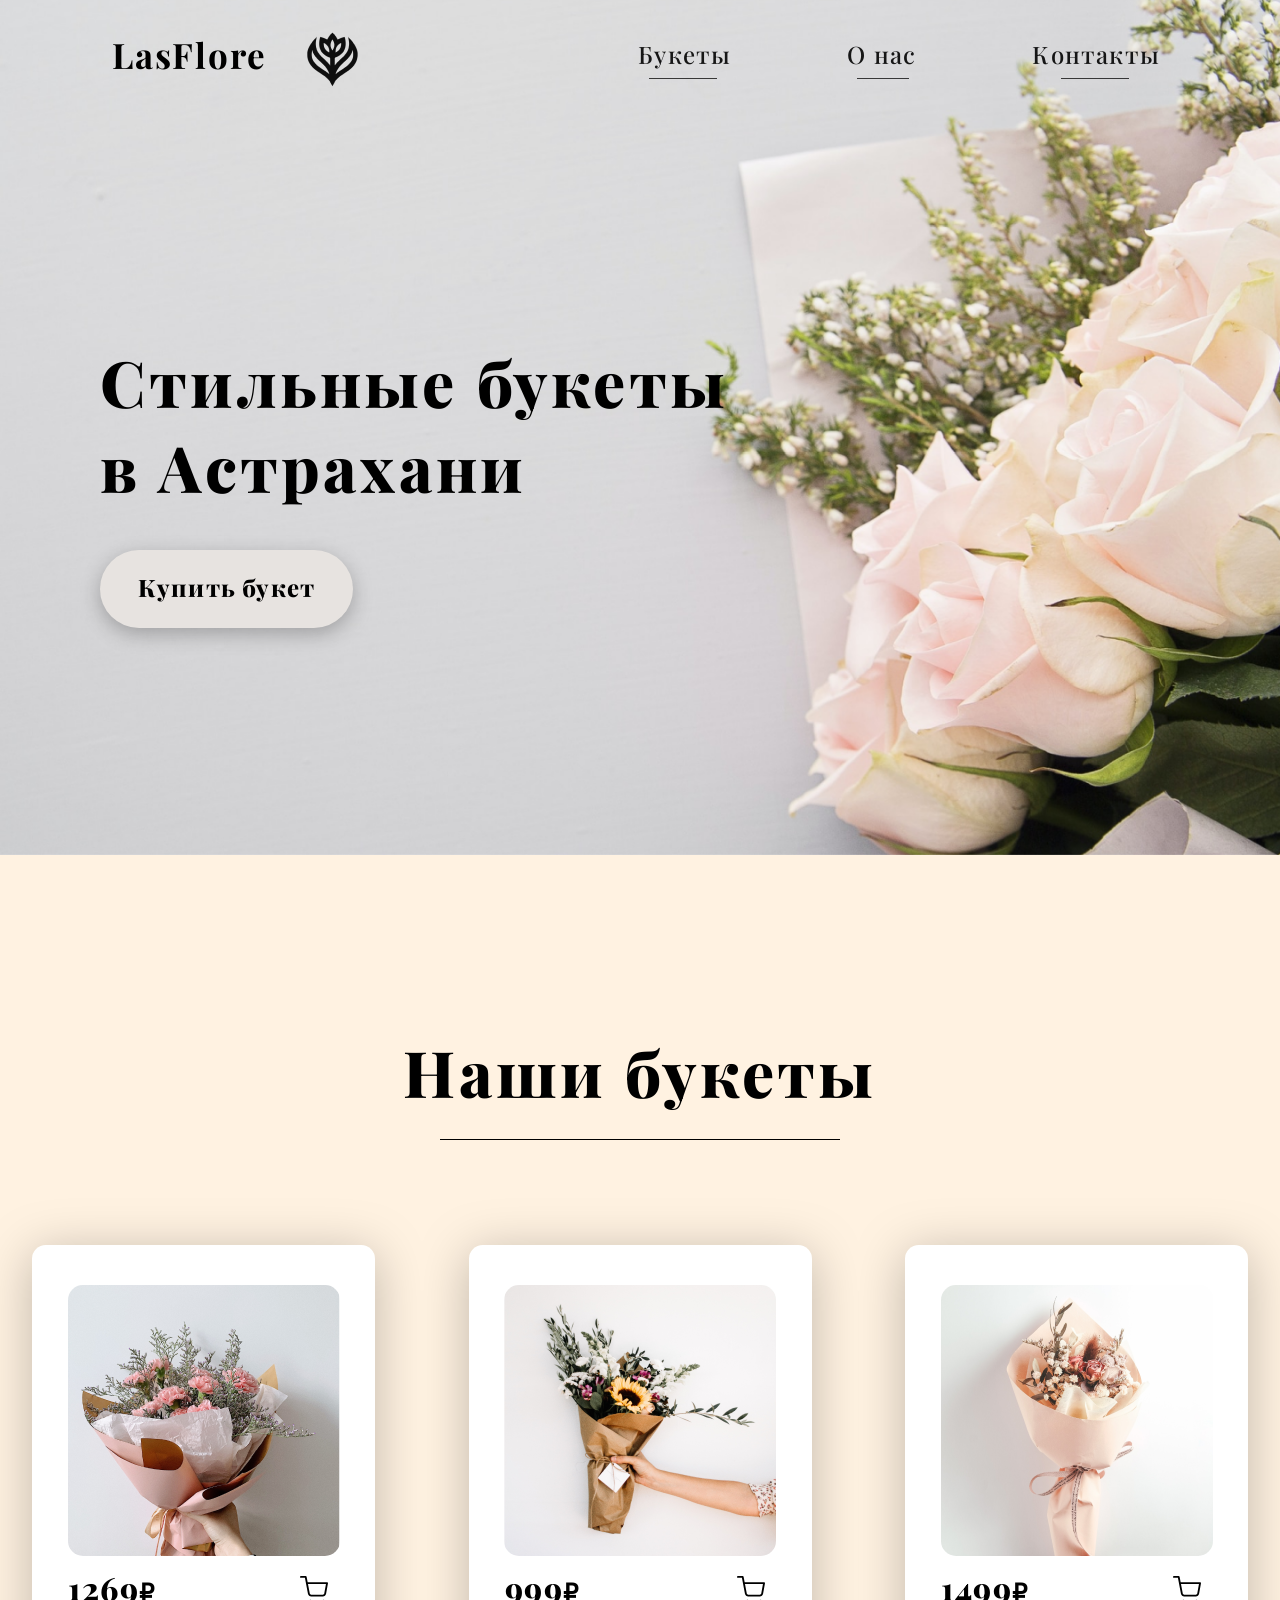
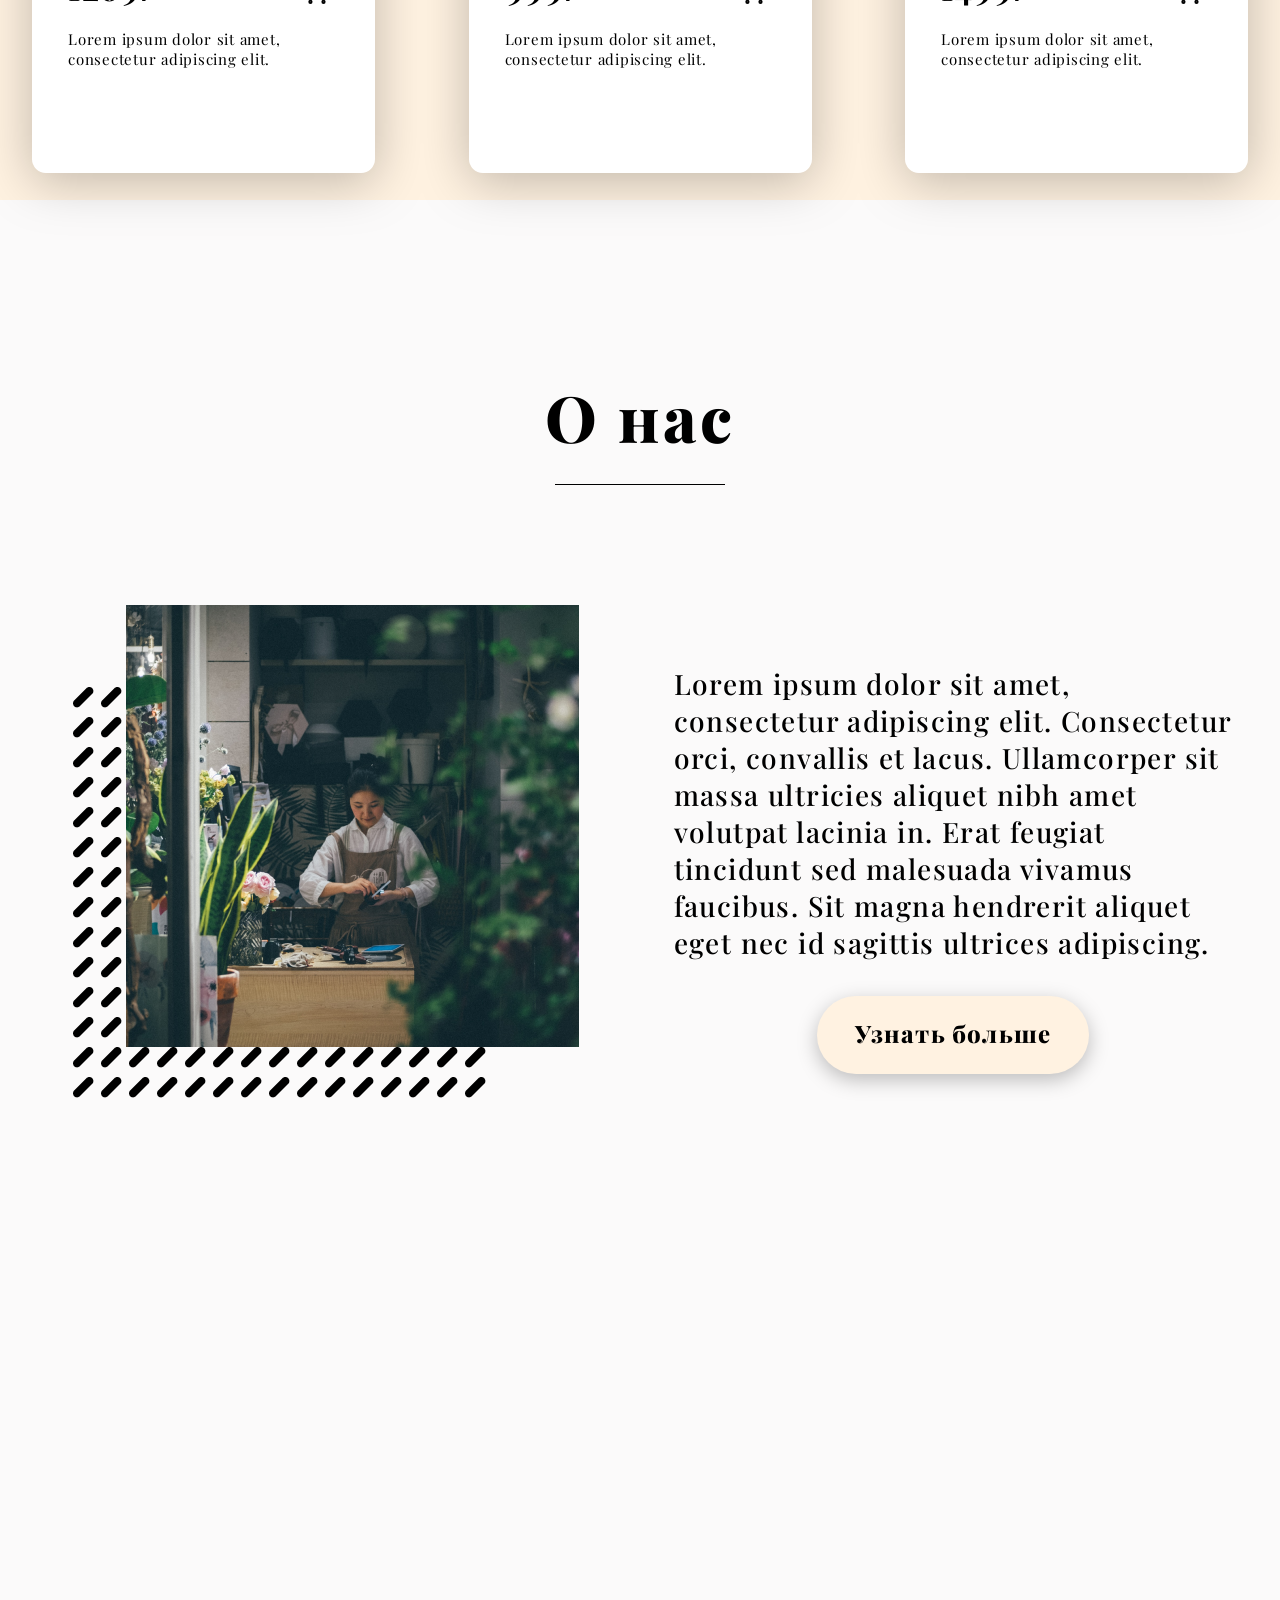
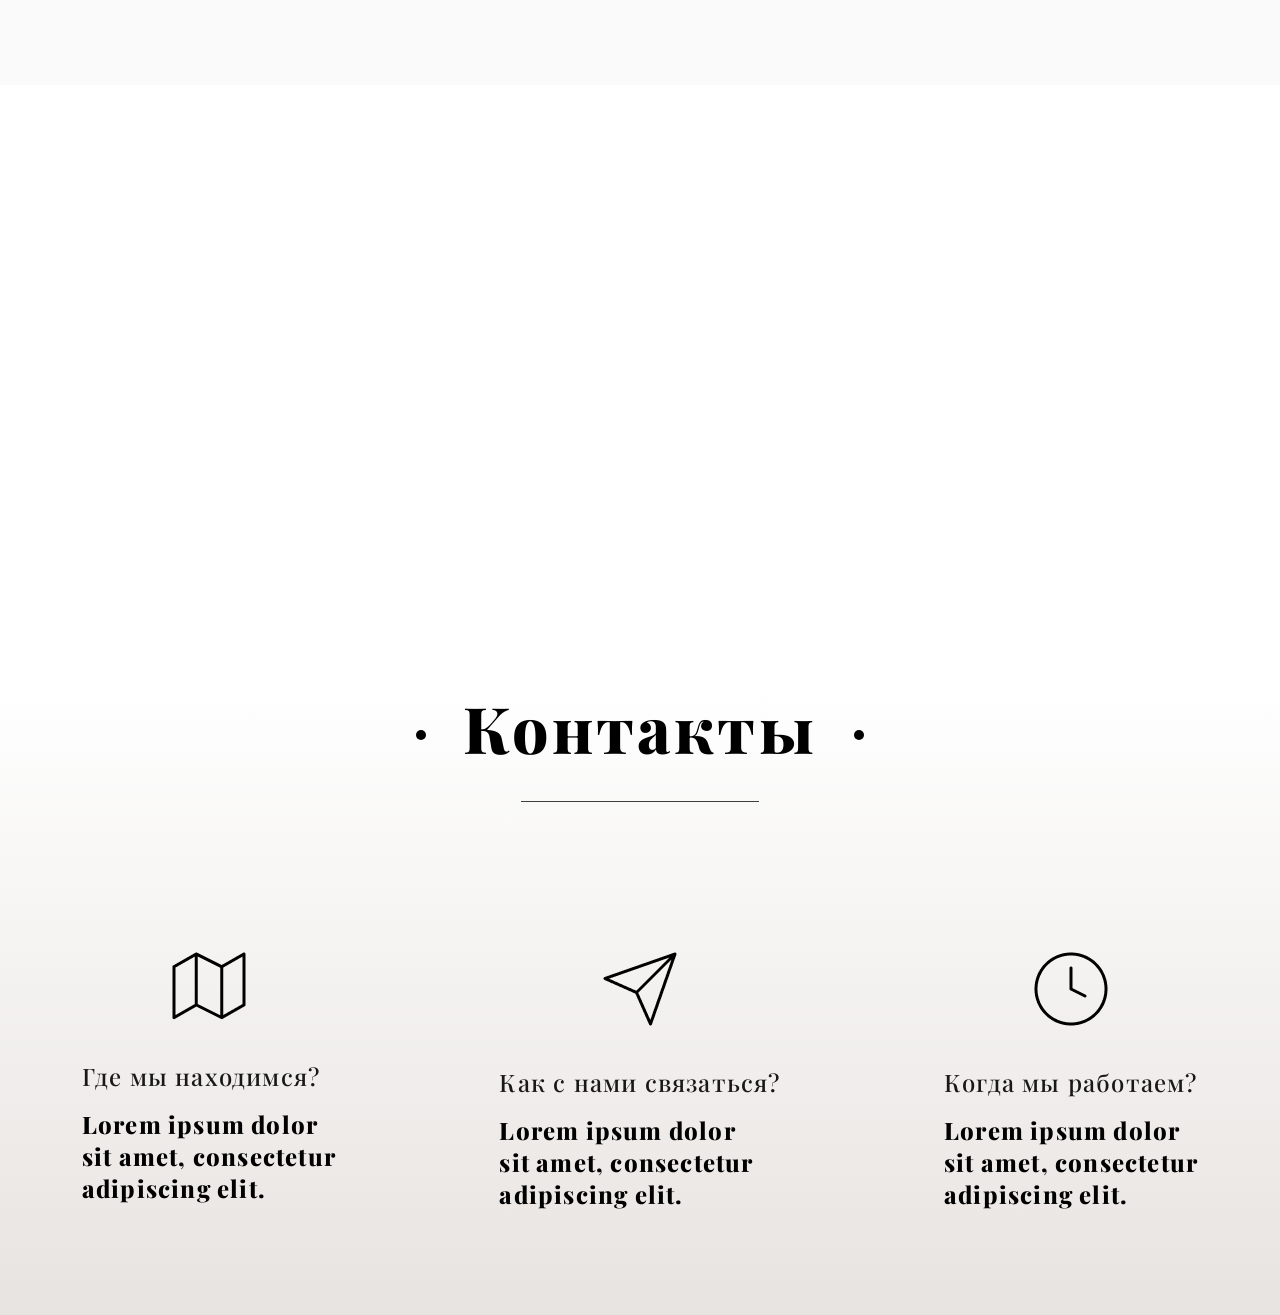
==== index.html @ f340dbe2 "roll" ====
<!DOCTYPE html>
<html lang="en">
<head>
    <meta charset="UTF-8">
    <meta http-equiv="X-UA-Compatible" content="IE=edge">
    <meta name="viewport" content="width=device-width, initial-scale=1.0">
    <link href="https://cdn.jsdelivr.net/npm/bootstrap@5.1.3/dist/css/bootstrap.min.css" rel="stylesheet" integrity="sha384-1BmE4kWBq78iYhFldvKuhfTAU6auU8tT94WrHftjDbrCEXSU1oBoqyl2QvZ6jIW3" crossorigin="anonymous">
    <script src="https://cdn.jsdelivr.net/npm/@popperjs/core@2.10.2/dist/umd/popper.min.js" integrity="sha384-7+zCNj/IqJ95wo16oMtfsKbZ9ccEh31eOz1HGyDuCQ6wgnyJNSYdrPa03rtR1zdB" crossorigin="anonymous"></script>
    <script src="https://cdn.jsdelivr.net/npm/bootstrap@5.1.3/dist/js/bootstrap.min.js" integrity="sha384-QJHtvGhmr9XOIpI6YVutG+2QOK9T+ZnN4kzFN1RtK3zEFEIsxhlmWl5/YESvpZ13" crossorigin="anonymous"></script>
    <script src="https://code.jquery.com/jquery-3.6.0.js"></script>
    <link rel="preconnect" href="https://fonts.googleapis.com">
    <link rel="preconnect" href="https://fonts.gstatic.com" crossorigin>
    <link href="https://fonts.googleapis.com/css2?family=Playfair+Display:wght@400;500;600;700;800;900&display=swap" rel="stylesheet">
    <link href="https://unpkg.com/aos@2.3.1/dist/aos.css" rel="stylesheet">
    <script src="https://unpkg.com/aos@2.3.1/dist/aos.js"></script>
    <link rel="stylesheet" href="style.css">
    <title>LasFlore</title>
</head>
<body>
    <div class="main">
          <nav class="navbar navbar-expand-lg navbar-light bg-light" id="navbar-id">
            <div class="container-fluid">
              <a class="navbar-brand" href="#">LasFlore &nbsp; <img src="img/logo.png" alt=""></a>
              <button class="navbar-toggler custom-toggler" type="button" data-bs-toggle="collapse" data-bs-target="#navbarNav" aria-controls="navbarNav" aria-expanded="false" aria-label="Toggle navigation">
                <span class="navbar-toggler-icon"></span>
              </button>
              <div class="collapse navbar-collapse" id="navbarNav">
                <ul class="navbar-nav ms-auto">
                    <li class="nav-item">
                        <a class="nav-link bouqets-link" aria-current="page" href="#our-anchor">Букеты</a>
                        <div class="nav-line line-one"></div>
                    </li>
                    <li class="nav-item">
                        <a class="nav-link" href="#about-anchor">О нас</a>
                        <div class="nav-line line-two"></div>
                    </li>
                    <li class="nav-item">
                        <a class="nav-link" href="#contacts-anchor">Контакты</a>
                        <div class="nav-line line-three"></div>
                    </li>
                </ul>
              </div>
            </div>
          </nav>

          <p class="main-text">Стильные букеты<br>в Астрахани</p>
          <button class="buy-btn">Купить букет</button>
    </div>

    <div class="our" id="our-anchor">
        <p class="our-text">Наши букеты</p>
        <div class="our-line mx-auto"></div>

        <div class="bouqets mx-auto">
            <div class="first-bouqet" data-aos="zoom-in" data-aos-duration="1000">
                <img class="mx-auto d-block" src="img/first-bouqet.png" alt="">
                <div class="first-main-bouqet">
                    <div class="first-bouqet-info">
                        <p class="first-bouqet-price">
                            1269<span class="price">₽</span>
                        </p>
                        <p class="first-bouqet-desc">
                            Lorem ipsum dolor sit amet,<br> consectetur adipiscing elit.
                        </p>
                    </div>
                    <img class="cart" src="img/cart.svg" alt="">
                </div>
            </div>

            <div class="second-bouqet" data-aos="zoom-in" data-aos-duration="1000">
                <img src="img/second-bouqet.png" alt="" class="mx-auto d-block">
                <div class="second-main-bouqet">
                    <div class="second-bouqet-info">
                        <p class="second-bouqet-price">
                            999<span class="price">₽</span>
                        </p>
                        <p class="second-bouqet-desc">
                            Lorem ipsum dolor sit amet,<br> consectetur adipiscing elit.
                        </p>
                    </div>
                    <img src="img/cart.svg" alt="" class="cart">
                </div>
            </div>

            <div class="third-bouqet" data-aos="zoom-in" data-aos-duration="1000">
                <img src="img/third-bouqet.png" alt="" class="mx-auto d-block">
                <div class="third-main-bouqet">
                    <div class="third-bouqet-info">
                        <p class="third-bouqet-price">
                            1499<span class="price">₽</span>
                        </p>
                        <p class="third-bouqet-desc">
                            Lorem ipsum dolor sit amet,<br> consectetur adipiscing elit.
                        </p>
                    </div>
                    <img src="img/cart.svg" alt="" class="cart">
                </div>
            </div>
        </div>
    </div>

    <div class="about" id="about-anchor">
        <p class="about-main-text">О нас</p>
        <div class="about-line mx-auto"></div>

        <div class="about-main" data-aos="fade-up" data-aos-duration="1000">
            <div class="about-img-class">
                <img src="img/about.png" alt="" class="about-img">
            </div>
            <div class="about-info">
                <p class="about-text">
                    Lorem ipsum dolor sit amet,<br>
                    consectetur adipiscing elit. Consectetur<br>
                    orci, convallis et lacus. Ullamcorper sit<br>
                    massa ultricies aliquet nibh amet<br>
                    volutpat lacinia in. Erat feugiat<br>
                    tincidunt sed malesuada vivamus<br>
                    faucibus. Sit magna hendrerit aliquet<br>
                    eget nec id sagittis ultrices adipiscing.
                </p>
                <button class="more-btn d-block mx-auto">Узнать больше</button>
            </div>
        </div>
    </div>

    <div class="contacts" id="contacts-anchor">
        <div class="contacts-main-text">
            <span><div class="point"></div></span><p>Контакты</p><span><div class="point"></div></span>
        </div>
        <div class="contacts-line mx-auto"></div>

        <div class="contacts-main">
            <div class="first-contact">
                <img class="d-block mx-auto" src="img/first-contact.png" alt="">
                <p class="first-contact-text">Где мы находимся?</p>
                <p class="first-contact-info">
                    Lorem ipsum dolor<br>
                    sit amet, consectetur<br>
                    adipiscing elit.
                </p>
            </div>

            <div class="second-contact">
                <img src="img/second-contact.png" alt="" class="d-block mx-auto">
                <p class="second-contact-text">Как с нами связаться?</p>
                <p class="second-contact-info">
                    Lorem ipsum dolor<br>
                    sit amet, consectetur<br>
                    adipiscing elit.
                </p>
            </div>

            <div class="third-contact">
                <img src="img/third-contact.png" alt="" class="d-block mx-auto">
                <p class="third-contact-text">Когда мы работаем?</p>
                <p class="third-contact-info">
                    Lorem ipsum dolor<br>
                    sit amet, consectetur<br>
                    adipiscing elit.
                </p>
            </div>
        </div>
    </div>
    


    <script>
        AOS.init();
      </script>
</body>
<script src="core.js"></script>
</html>
---- style.css ----
* {
    box-sizing: border-box;
}

html,
body {
    overflow-x: hidden;
}

.main {
    width: 100%;
    height: 95vh;
    background: url(img/main-bg.png);
    background-position: center;
    background-size: cover;
    background-repeat: no-repeat;
    
}

.navbar {
    background: transparent !important;
}

.navbar-brand {
    font-family: 'Playfair Display', sans-serif;
    font-weight: 700;
    font-size: 35px;
    line-height: 47px;
    letter-spacing: 0.05em;
    color: #000000;
    margin-left: 100px;
    margin-top: 10px;
}

.navbar-nav {
    margin-right: 200px;
}

.nav-item {
    margin-right: 100px;
    display: flex;
    flex-direction: column;
    justify-content: center;
    align-items: center;
}

.nav-link {
    font-family: 'Playfair Display';
    font-weight: 500;
    font-size: 24px;
    line-height: 32px;
    letter-spacing: 0.05em;
    color: rgba(0, 0, 0, 0.9) !important;
}

.nav-line {
    width: 68px;
    height: 1.5px;
    background-color: #000000be;
    margin-right: 3px;
}

.line-two {
    width: 52px !important;
    margin-right: 0px !important;
    margin-left: 2px;
}

.main-text {
    font-family: 'Playfair Display';
    font-weight: 800;
    font-size: 64px;
    line-height: 85px;
    letter-spacing: 0.05em;
    color: #000000;
    margin-left: 100px;
    margin-top: 230px;
}

.buy-btn {
    width: 253px;
    height: 78px;
    background: #E7E3E0;
    box-shadow: 0px 6px 20px rgba(0, 0, 0, 0.25);
    border-radius: 100px;
    border: none;
    font-family: 'Playfair Display';
    font-weight: 800;
    font-size: 24px;
    line-height: 32px;
    letter-spacing: 0.05em;
    color: #000000;
    margin-left: 100px;
    margin-top: 25px;
    padding-bottom: 5px;
    transition-duration: 0.75s;
}

.buy-btn:hover {
    transition-duration: 0.75s;
    background-color: #000;
    color: #E7E3E0;
}

@media (max-width: 1500px) {
    .navbar-nav {
        margin-right: 100px;
    }
}

@media (max-width: 1300px) {
    .navbar-nav {
        margin-right: 0;
    }
}

@media (max-width: 1097px) {
    .navbar-brand {
        margin-left: 50px;
    }

    .navbar-nav {
        margin-right: -50px;
    }
}


.custom-toggler.navbar-toggler {
    border-color: black;
    border: 2px solid black !important;
    margin-right: 70px;
} 

.custom-toggler .navbar-toggler-icon {
    background-image: url("data:image/svg+xml;charset=utf8,%3Csvg viewBox='0 0 32 32' xmlns='http://www.w3.org/2000/svg'%3E%3Cpath stroke='black' stroke-width='2' stroke-linecap='round' stroke-miterlimit='10' d='M4 8h24M4 16h24M4 24h24'/%3E%3C/svg%3E");
}

@media (max-width: 992px) {
    .main {
        height: 100vh;
    }

    .nav-item {
        margin-right: 0;
    }

    .line-two,
    .line-three {
        height: 2px;
    }

    .main-text {
        margin-left: 0;
        text-align: center;
        margin-top: 200px;
    }

    .buy-btn {
        display: block;
        margin-right: auto !important;
        margin-left: auto !important;
    }
}

@media (max-width: 620px) {
    .navbar-toggler {
        margin-top: 5px;
        margin-right: 20px !important;
    }

    .navbar-brand {
        margin-left: 20px;
    }

    .navbar-nav {
        margin-left: -20px !important;
    }
}

@media (max-width: 410px) {
    .navbar-toggler {
        margin-right: 10px !important;
    }

    .navbar-brand {
        margin-left: 0;
    }

    .navbar-brand img {
        margin-left: -30px;
    }
}

@media (max-width: 374px) {
    .main-text {
        font-size: 56px;
    }

}

@media (max-width: 334px) {
    .navbar-brand {
        display: block;
        margin-right: auto !important;
        margin-left: auto !important;
    }
}

.main {
    -webkit-animation-name: fadeIn;
    animation-name: fadeIn;
    -webkit-animation-duration: 1s;
    animation-duration: 1s;
    -webkit-animation-fill-mode: both;
    animation-fill-mode: both;
    }
    @-webkit-keyframes fadeIn {
    0% {opacity: 0;}
    100% {opacity: 1;}
    }
    @keyframes fadeIn {
    0% {opacity: 0;}
    100% {opacity: 1;}
} 

.buy-btn {
    -webkit-animation-name: zoomIn !important;
    animation-name: zoomIn;
    -webkit-animation-duration: 1.5s !important;
    animation-duration: 1.5s;
    -webkit-animation-fill-mode: both !important; 
    animation-fill-mode: both;
    }
    @-webkit-keyframes zoomIn {
    0% {
    opacity: 0;
    -webkit-transform: scale3d(.2, .2, .2);
    transform: scale3d(.2, .2, .2);
    }
    50% {
    opacity: 1;
    }
    }
    @keyframes zoomIn {
    0% {
    opacity: 0;
    -webkit-transform: scale3d(.2, .2, .2);
    transform: scale3d(.2, .2, .2);
    }
    50% {
    opacity: 1;
    }
} 

.main-text {
    -webkit-animation-name: slideInLeft;
    animation-name: slideInLeft;
    -webkit-animation-duration: 1.5s;
    animation-duration: 1.5s;
    -webkit-animation-fill-mode: both;
    animation-fill-mode: both;
    }
    @-webkit-keyframes slideInLeft {
    0% {
    -webkit-transform: translateX(-100%);
    transform: translateX(-100%);
    visibility: visible;
    }
    100% {
    -webkit-transform: translateX(0);
    transform: translateX(0);
    }
    }
    @keyframes slideInLeft {
    0% {
    -webkit-transform: translateX(-100%);
    transform: translateX(-100%);
    visibility: visible;
    }
    100% {
    -webkit-transform: translateX(0);
    transform: translateX(0);
    }
} 

.navbar {
    -webkit-animation-name: slideInDown;
    animation-name: slideInDown;
    -webkit-animation-duration: 1.5s;
    animation-duration: 1.5s;
    -webkit-animation-fill-mode: both;
    animation-fill-mode: both;
    }
    @-webkit-keyframes slideInDown {
    0% {
    -webkit-transform: translateY(-100%);
    transform: translateY(-100%);
    visibility: visible;
    }
    100% {
    -webkit-transform: translateY(0);
    transform: translateY(0);
    }
    }
    @keyframes slideInDown {
    0% {
    -webkit-transform: translateY(-100%);
    transform: translateY(-100%);
    visibility: visible;
    }
    100% {
    -webkit-transform: translateY(0);
    transform: translateY(0);
    }
} 

.our {
    width: 100%;
    height: 105vh;
    background-color: #FFF2E1;
}

.our-text {
    font-family: 'Playfair Display';
    font-weight: 800;
    font-size: 64px;
    line-height: 85px;
    letter-spacing: 0.05em;
    color: #000000;
    padding-top: 174px;
    text-align: center;
}

.our-line {
    width: 400px;
    height: 1px;
    background-color: #000;
    margin-top: 25px;
}

.bouqets {
    display: flex;
    flex-direction: row;
    width: 85%;
    height: 530px;
    padding-top: 105px;
    justify-content: space-evenly;
}

.first-bouqet,
.second-bouqet,
.third-bouqet {
    width: 343px;
    height: 528px;
    background: #FFFFFF;
    border-radius: 14px;
    filter: drop-shadow(0px 8px 25px rgba(0, 0, 0, 0.25));
}

.first-main-bouqet,
.second-main-bouqet,
.third-main-bouqet {
    display: flex;
    flex-direction: row;
    width: 274px;
    flex-direction: space-between !important;
    margin-left: 36px;
    margin-top: 10px;
}

.first-bouqet-price,
.second-bouqet-price,
.third-bouqet-price {
    font-family: 'Playfair Display';
    font-weight: 800;
    font-size: 32px;
    line-height: 43px;
    letter-spacing: 0.05em;
    color: #000000;
}

.price {
    font-weight: 800;
    font-size: 24px;
}

.first-bouqet-desc,
.second-bouqet-desc,
.third-bouqet-desc {
    font-family: 'Playfair Display';
    font-weight: 400;
    font-size: 15px;
    line-height: 20px;
    letter-spacing: 0.05em;
    color: #000000;
}

.cart {
    width: 28px;
    height: 28px;
    margin-top: 10px !important;
    border-radius: 0 !important;
    margin-left: 20px !important;
    cursor: pointer;
}

.first-bouqet img,
.second-bouqet img,
.third-bouqet img {
    margin-top: 40px;
    border-radius: 15px;
}

@media (max-width: 1280px) {
    .bouqets {
        width: 95%;
        justify-content: space-between;
    }
}

@media (max-width: 1120px) {
    .bouqets {
        flex-direction: column;
    }

    .first-bouqet,
    .second-bouqet,
    .third-bouqet {
        margin-left: auto !important;
        margin-right: auto !important;
        margin-top: 75px;
    }

    .our {
        height: 250vh;
    }
}

@media (max-width: 432px) {
    .our-line {
        width: 80%;
    }
}

@media (max-width: 375px) {
    .first-bouqet,
    .second-bouqet,
    .third-bouqet {
        width: 320px;
    }

    .our {
        height: 260vh;
    }
}

@media (max-width: 337px) {
    .first-bouqet,
    .second-bouqet,
    .third-bouqet {
        width: 310px;
        margin-right: 7px !important; 
    }
}

@media (max-width: 325px) {
    .first-bouqet,
    .second-bouqet,
    .third-bouqet {
        margin-right: 0 !important;
        margin-left: -1.5px !important; 
    }
}


@media (max-width: 320px) {
    .first-bouqet,
    .second-bouqet,
    .third-bouqet {
        margin-right: 0 !important;
        margin-left: -3px !important; 
    }
}

.about {
    width: 100%;
    height: 110vh;
    background-color: #FBFAFA;
    overflow: hidden !important;
}

.about-main-text {
    font-family: 'Playfair Display';
    font-weight: 800;
    font-size: 64px;
    line-height: 85px;
    letter-spacing: 0.05em;
    color: #000000;
    padding-top: 174px;
    text-align: center;
}

.about-line {
    width: 170px;
    height: 1px;
    background-color: #000;
    margin-top: 25px;
}

.about-main {
    display: flex;
    width: 90%;
    flex-direction: row;
    justify-content: space-evenly;
}

.about-img {
    margin-top: 120px;
    margin-left: 225px;
}

.about-text {
    font-family: 'Playfair Display';
    font-style: normal;
    font-weight: 500;
    font-size: 28px;
    line-height: 37px;
    letter-spacing: 0.05em;
    color: #000000;
    text-align: left;
    margin-top: 180px;
}

.more-btn {
    width: 272px;
    height: 78px;
    background: #FFF2E1;
    box-shadow: 0px 6px 20px rgba(0, 0, 0, 0.25);
    border-radius: 100px;
    border: none;
    margin-top: 35px;
    font-family: 'Playfair Display';
    font-weight: 800;
    font-size: 24px;
    line-height: 32px;
    letter-spacing: 0.05em;
    color: #000000;
    padding-bottom: 5px;
    transition-duration: 0.75s;
}

.more-btn:hover {
    transition-duration: 0.75s;
    color: #FFF2E1;
    background-color: #000;
}

@media (max-width: 1600px) {
    .about-main {
        width: 90%;
        justify-content: space-between;
    }
}

@media (max-width: 1600px) {
    .about-main {
        width: 100%;
        justify-content: space-around;
    }
}

@media (max-width: 1345px) {
    .about-img-class {
        margin-left: -200px;
    }

    .about {
        height: 165vh;
    }
}

@media (max-width: 1165px) {
    .about-main {
        flex-direction: column;
    }

    .about-img-class {
        margin-left: auto !important;
        margin-right: auto !important;
    }

    .about-img {
        margin-left: 0;
    }

    .about-text {
        text-align: center;
        margin-top: 50px;
    }
}

@media (max-width: 545px) {
    .about-img {
        max-width: 100%;
        width: 90%;
        margin-left: 20px;
    }

    .about {
        height: 180vh;
    }
}

.contacts {
    width: 100%;
    height: 70vh;
    background: linear-gradient(180deg, rgba(231, 227, 224, 0) 0%, #E7E3E0 100%);
    margin-top: 600px;
}

.point {
    width: 10px;
    height: 10px;
    border-radius: 100%;
    background-color: #000;
}

.contacts-main-text {
    display: flex;
    flex-direction: row;
    justify-content: center;
}

.contacts-main-text p {
    font-family: 'Playfair Display';
    font-weight: 800;
    font-size: 64px;
    line-height: 85px;
    letter-spacing: 0.05em;
    color: #000000;
    height: 100px;
}

.point {
    margin-top: 45px;
    margin-left: 37px;
    margin-right: 37px;
}

.contacts-line {
    width: 238px;
    height: 1.25px;
    background-color: #000000be;
    margin-right: 3px;
}

.contacts-main {
    width: 100%;
    height: 350px;
    display: flex;
    flex-direction: row;
    justify-content: space-around;
    margin-top: 150px;
}

.first-contact-text {
    margin-top: 40px;
    font-family: 'Playfair Display';
    font-weight: 500;
    font-size: 24px;
    line-height: 32px;
    letter-spacing: 0.05em;
    color: rgba(0, 0, 0, 0.9);
}

.first-contact-info {
    font-family: 'Playfair Display';
    font-weight: 800;
    font-size: 24px;
    line-height: 32px;
    letter-spacing: 0.05em;
    color: #000000;
}


.second-contact-text {
    margin-top: 40px;
    font-family: 'Playfair Display';
    font-weight: 500;
    font-size: 24px;
    line-height: 32px;
    letter-spacing: 0.05em;
    color: rgba(0, 0, 0, 0.9);
}

.second-contact-info {
    font-family: 'Playfair Display';
    font-weight: 800;
    font-size: 24px;
    line-height: 32px;
    letter-spacing: 0.05em;
    color: #000000;
}

.third-contact-text {
    margin-top: 40px;
    font-family: 'Playfair Display';
    font-weight: 500;
    font-size: 24px;
    line-height: 32px;
    letter-spacing: 0.05em;
    color: rgba(0, 0, 0, 0.9);
}

.third-contact-info {
    font-family: 'Playfair Display';
    font-weight: 800;
    font-size: 24px;
    line-height: 32px;
    letter-spacing: 0.05em;
    color: #000000;
}

@media (max-width: 955px) {
    .contacts-main {
        flex-direction: column;
    }

    .contacts {
        height: 210vh;
    }

    .first-contact-text,
    .first-contact-info,
    .second-contact-text,
    .second-contact-info,
    .third-contact-text,
    .third-contact-info {
        text-align: center;
    }

    .first-contact {
        margin-top: 500px;
    }

    .second-contact,
    .third-contact {
        margin-top: 75px;
    }
}

@media (max-width: 360px) {
    .contacts-main-text p {
        font-size: 56px;
    }
}
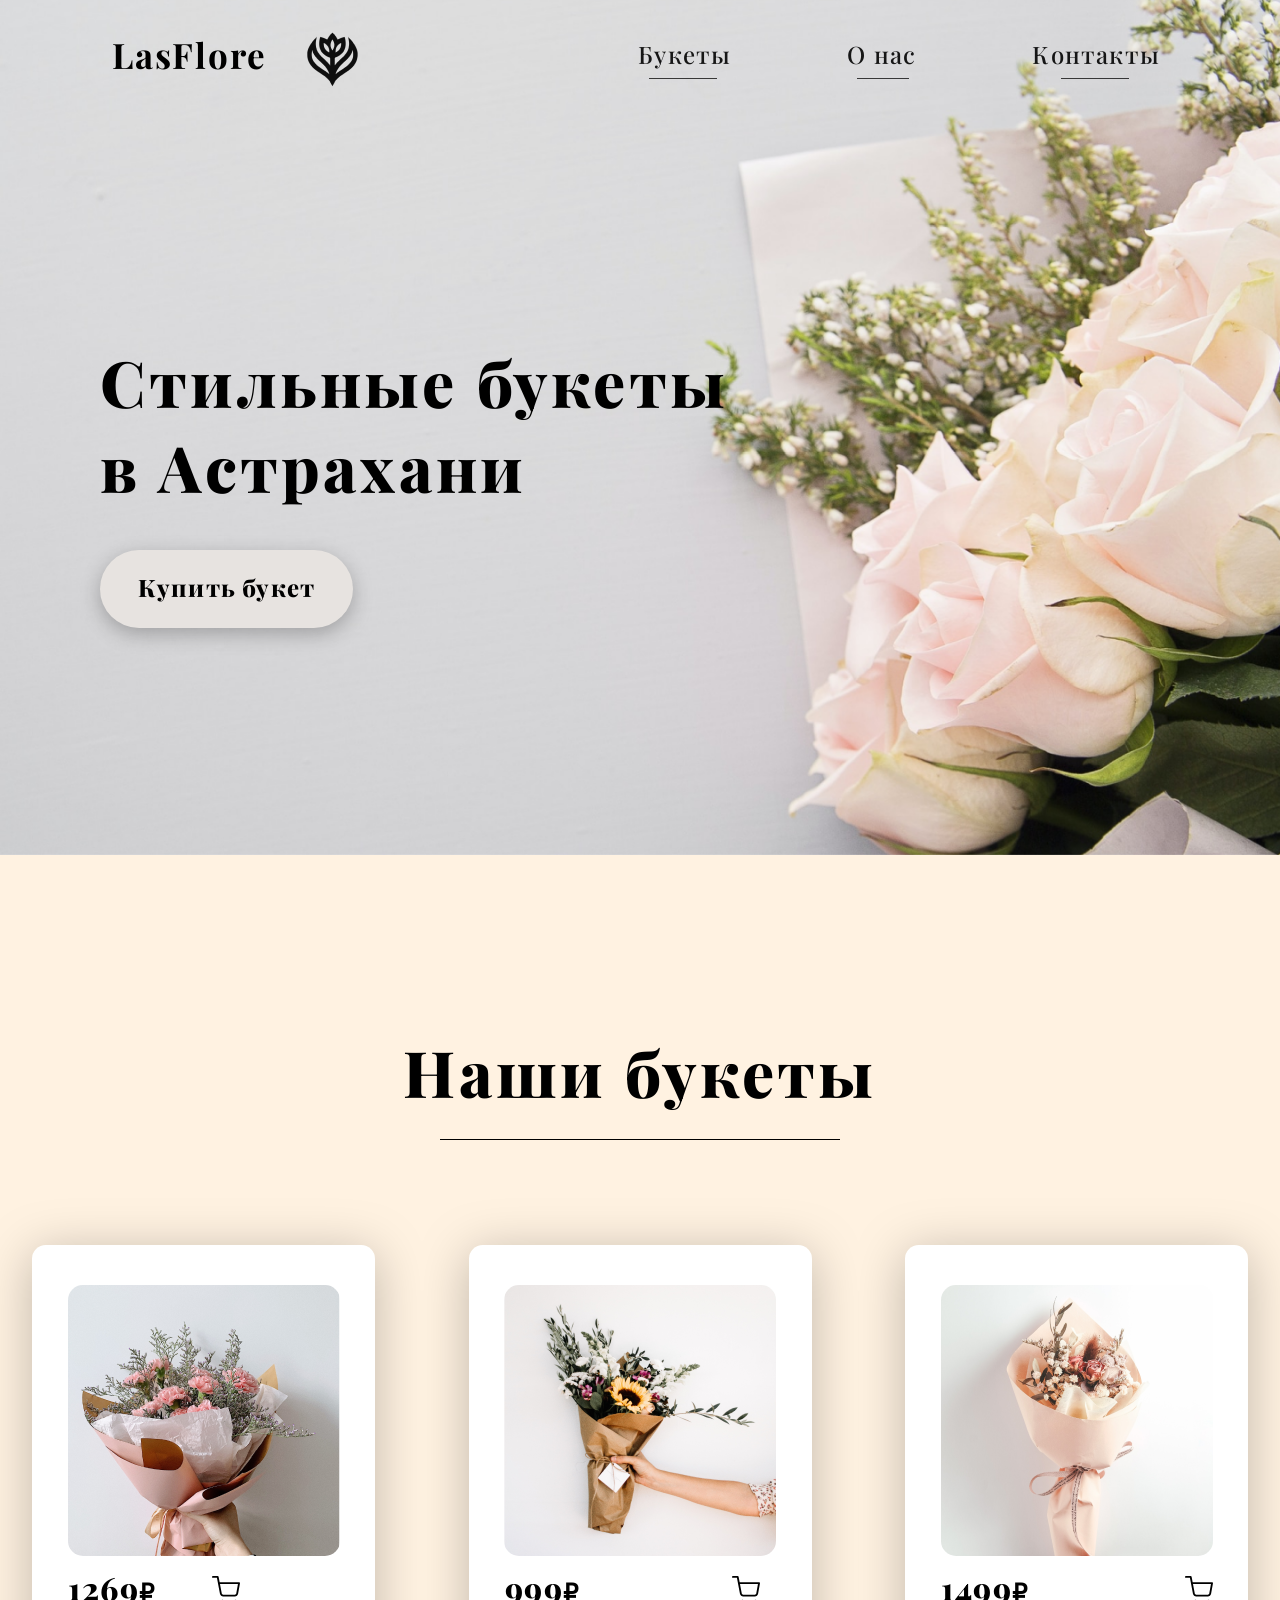
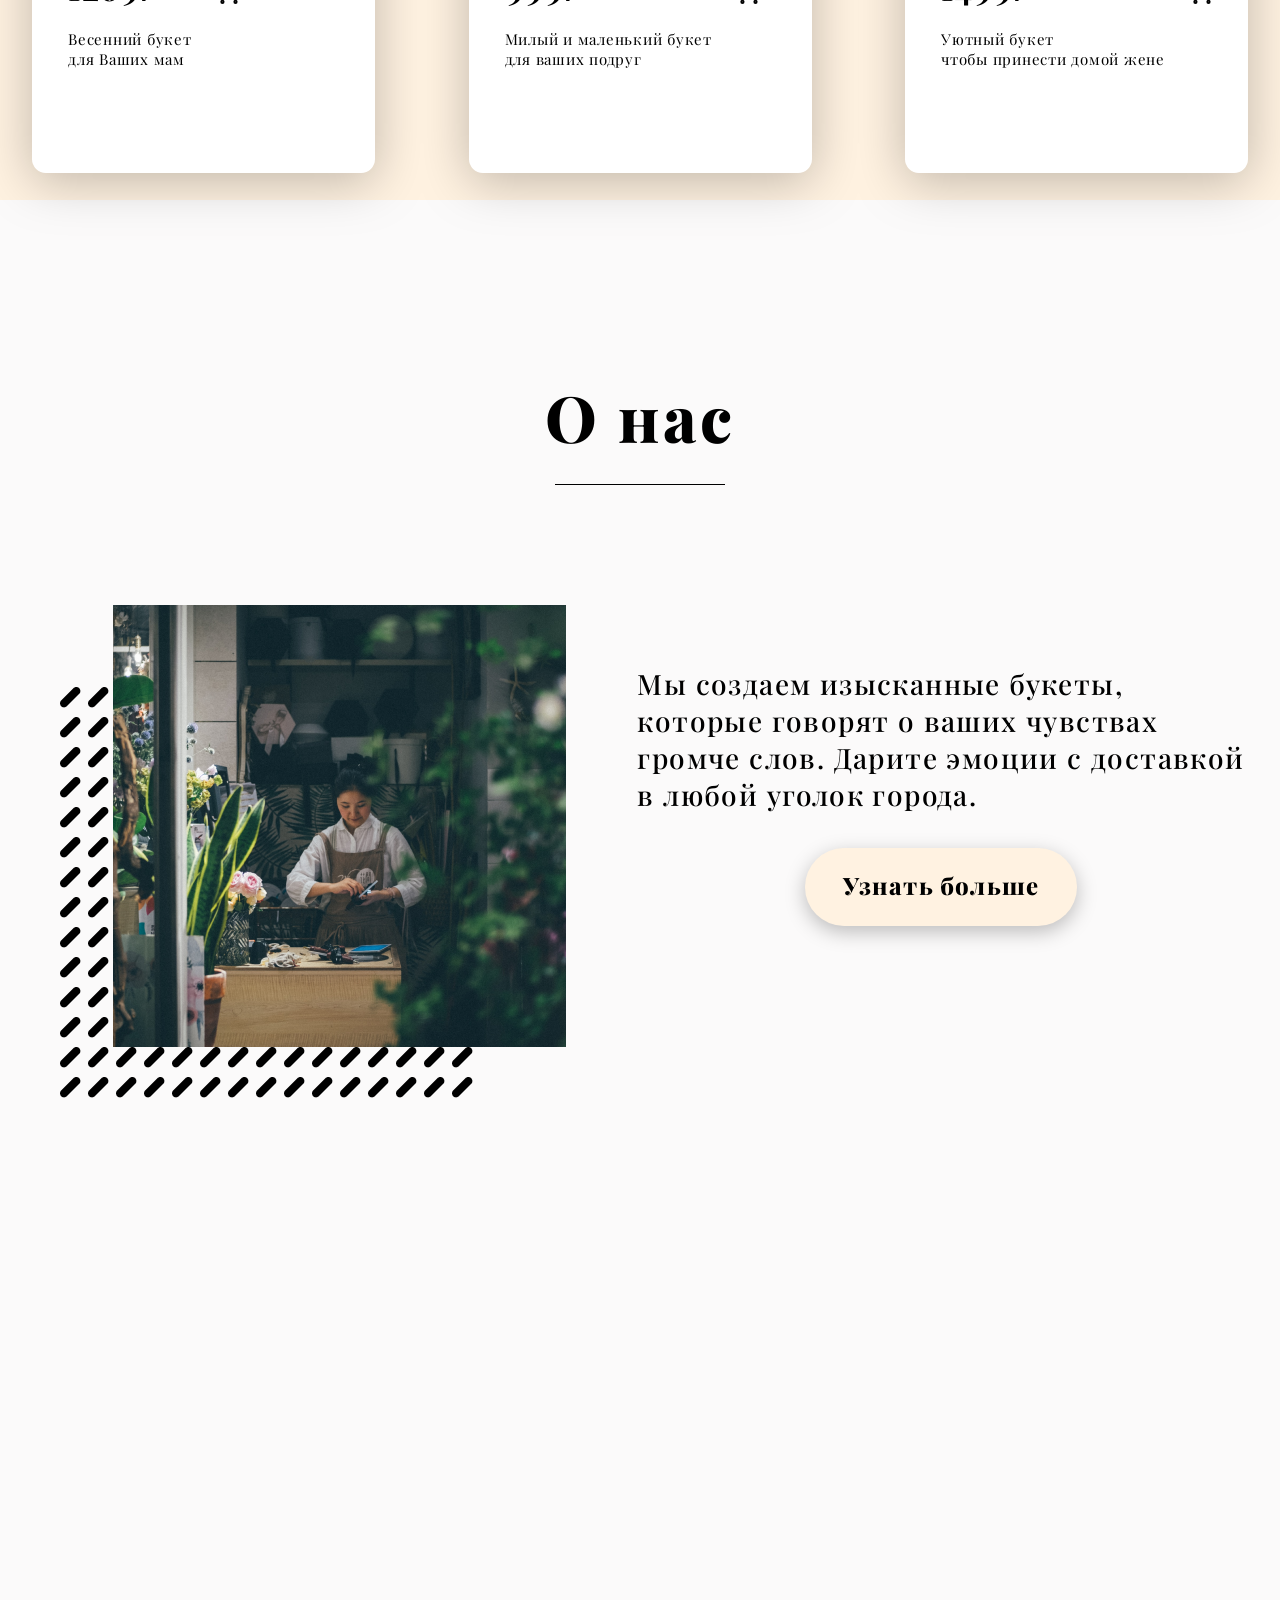
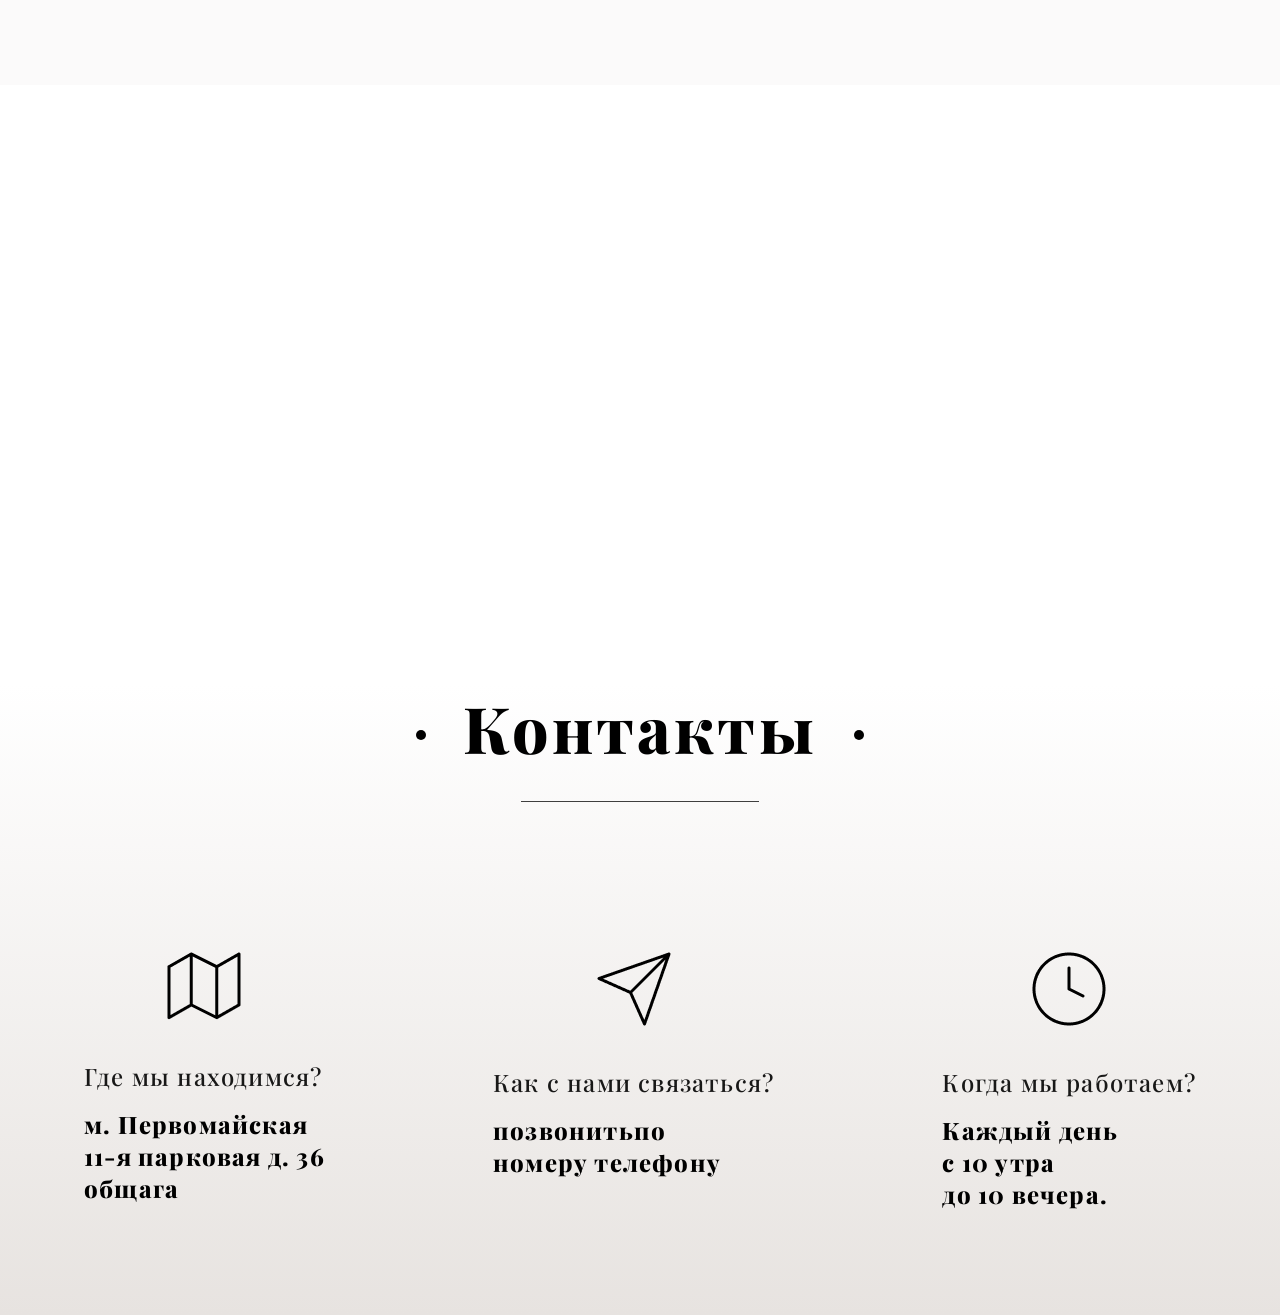
==== commit ea82caa0: "window" ====
--- a/index.html
+++ b/index.html
@@ -60,7 +60,8 @@
                             1269<span class="price">₽</span>
                         </p>
                         <p class="first-bouqet-desc">
-                            Lorem ipsum dolor sit amet,<br> consectetur adipiscing elit.
+                            Весенний букет <br> 
+                            для Ваших мам
                         </p>
                     </div>
                     <img class="cart" src="img/cart.svg" alt="">
@@ -75,7 +76,8 @@
                             999<span class="price">₽</span>
                         </p>
                         <p class="second-bouqet-desc">
-                            Lorem ipsum dolor sit amet,<br> consectetur adipiscing elit.
+                            Милый и маленький букет <br> 
+                            для ваших подруг
                         </p>
                     </div>
                     <img src="img/cart.svg" alt="" class="cart">
@@ -90,7 +92,8 @@
                             1499<span class="price">₽</span>
                         </p>
                         <p class="third-bouqet-desc">
-                            Lorem ipsum dolor sit amet,<br> consectetur adipiscing elit.
+                            Уютный букет <br> 
+                            чтобы принести домой жене
                         </p>
                     </div>
                     <img src="img/cart.svg" alt="" class="cart">
@@ -109,16 +112,12 @@
             </div>
             <div class="about-info">
                 <p class="about-text">
-                    Lorem ipsum dolor sit amet,<br>
-                    consectetur adipiscing elit. Consectetur<br>
-                    orci, convallis et lacus. Ullamcorper sit<br>
-                    massa ultricies aliquet nibh amet<br>
-                    volutpat lacinia in. Erat feugiat<br>
-                    tincidunt sed malesuada vivamus<br>
-                    faucibus. Sit magna hendrerit aliquet<br>
-                    eget nec id sagittis ultrices adipiscing.
-                </p>
-                <button class="more-btn d-block mx-auto">Узнать больше</button>
+                    Мы создаем изысканные букеты, <br>
+                     которые говорят о ваших чувствах <br>
+                      громче слов. Дарите эмоции с доставкой <br>
+                       в любой уголок города.
+                </p>
+                <button class="more-btn d-block mx-auto" data-bs-toggle="modal" data-bs-target="#moreModal">Узнать больше</button>
             </div>
         </div>
     </div>
@@ -134,9 +133,9 @@
                 <img class="d-block mx-auto" src="img/first-contact.png" alt="">
                 <p class="first-contact-text">Где мы находимся?</p>
                 <p class="first-contact-info">
-                    Lorem ipsum dolor<br>
-                    sit amet, consectetur<br>
-                    adipiscing elit.
+                    м. Первомайская<br>
+                    11-я парковая д. 36<br>
+                    общага
                 </p>
             </div>
 
@@ -144,9 +143,8 @@
                 <img src="img/second-contact.png" alt="" class="d-block mx-auto">
                 <p class="second-contact-text">Как с нами связаться?</p>
                 <p class="second-contact-info">
-                    Lorem ipsum dolor<br>
-                    sit amet, consectetur<br>
-                    adipiscing elit.
+                    позвонитьпо<br>
+                    номеру телефону
                 </p>
             </div>
 
@@ -154,9 +152,9 @@
                 <img src="img/third-contact.png" alt="" class="d-block mx-auto">
                 <p class="third-contact-text">Когда мы работаем?</p>
                 <p class="third-contact-info">
-                    Lorem ipsum dolor<br>
-                    sit amet, consectetur<br>
-                    adipiscing elit.
+                    Каждый день <br>
+                    с 10 утра <br>
+                    до 10 вечера.
                 </p>
             </div>
         </div>
@@ -166,7 +164,47 @@
 
     <script>
         AOS.init();
-      </script>
+    </script>
+
+
+    <div class="modal fade" id="moreModal" tabindex="-1" aria-labelledby="moreModalLabel" aria-hidden="true">
+        <div class="modal-dialog modal-dialog-centered">
+            <div class="modal-content">
+                <div class="modal-header">
+                    <h5 class="modal-title" id="moreModalLabel">Свяжитесь с нами</h5>
+                    <button type="button" class="btn-close" data-bs-dismiss="modal" aria-label="Close"></button>
+                </div>
+            <div class="modal-body">
+                <p>LasFlore - это современная флористическая мастерская, где каждый букет создается с любовью и вниманием к деталям. Мы используем только свежие цветы от проверенных поставщиков и создаем уникальные композиции для ваших особенных моментов.</p>
+                
+                <form>
+                    <div class="mb-3">
+                        <label for="email" class="form-label">Email</label>
+                        <input type="email" class="form-control" id="email" placeholder="ваш@email.com">
+                    </div>
+                    <div class="mb-3">
+                        <label for="phone" class="form-label">Телефон</label>
+                        <input type="tel" class="form-control" id="phone" placeholder="+7 (000) 000-00-00">
+                    </div>
+                    <div class="mb-3">
+                        <label for="selection" class="form-label">Тип букета</label>
+                        <select class="form-select" id="selection">
+                            <option selected>Выберите вариант</option>
+                            <option value="1">Романтический</option>
+                            <option value="2">Праздничный</option>
+                            <option value="3">Траурный</option>
+                            <option value="4">Бизнес-букет</option>
+                        </select>
+                    </div>
+                </form>
+            </div>
+            <div class="modal-footer">
+                <button type="button" class="btn btn-secondary" data-bs-dismiss="modal">Закрыть</button>
+                <button type="button" class="btn btn-primary">Отправить</button>
+            </div>
+            </div>
+        </div>
+    </div>
 </body>
 <script src="core.js"></script>
 </html>
--- a/style.css
+++ b/style.css
@@ -753,4 +753,52 @@
     .contacts-main-text p {
         font-size: 56px;
     }
+}
+
+/* Стили для модального окна */
+.modal-content {
+  border-radius: 15px;
+  border: none;
+}
+
+.modal-header {
+  border-bottom: 1px solid #e7e3e0;
+  background-color: #FFF2E1;
+  border-radius: 15px 15px 0 0;
+}
+
+.modal-title {
+  font-family: 'Playfair Display';
+  font-weight: 700;
+  color: #000;
+}
+
+.modal-body p {
+  font-family: 'Playfair Display';
+  margin-bottom: 20px;
+  line-height: 1.5;
+}
+
+.form-control, .form-select {
+  border: 1px solid #e7e3e0;
+  border-radius: 8px;
+  padding: 10px;
+}
+
+.form-control:focus, .form-select:focus {
+  border-color: #FFF2E1;
+  box-shadow: 0 0 0 0.2rem rgba(255, 242, 225, 0.5);
+}
+
+.btn-primary {
+  background-color: #FFF2E1;
+  border-color: #FFF2E1;
+  color: #000;
+  font-weight: 500;
+}
+
+.btn-primary:hover {
+  background-color: #E7E3E0;
+  border-color: #E7E3E0;
+  color: #000;
 }
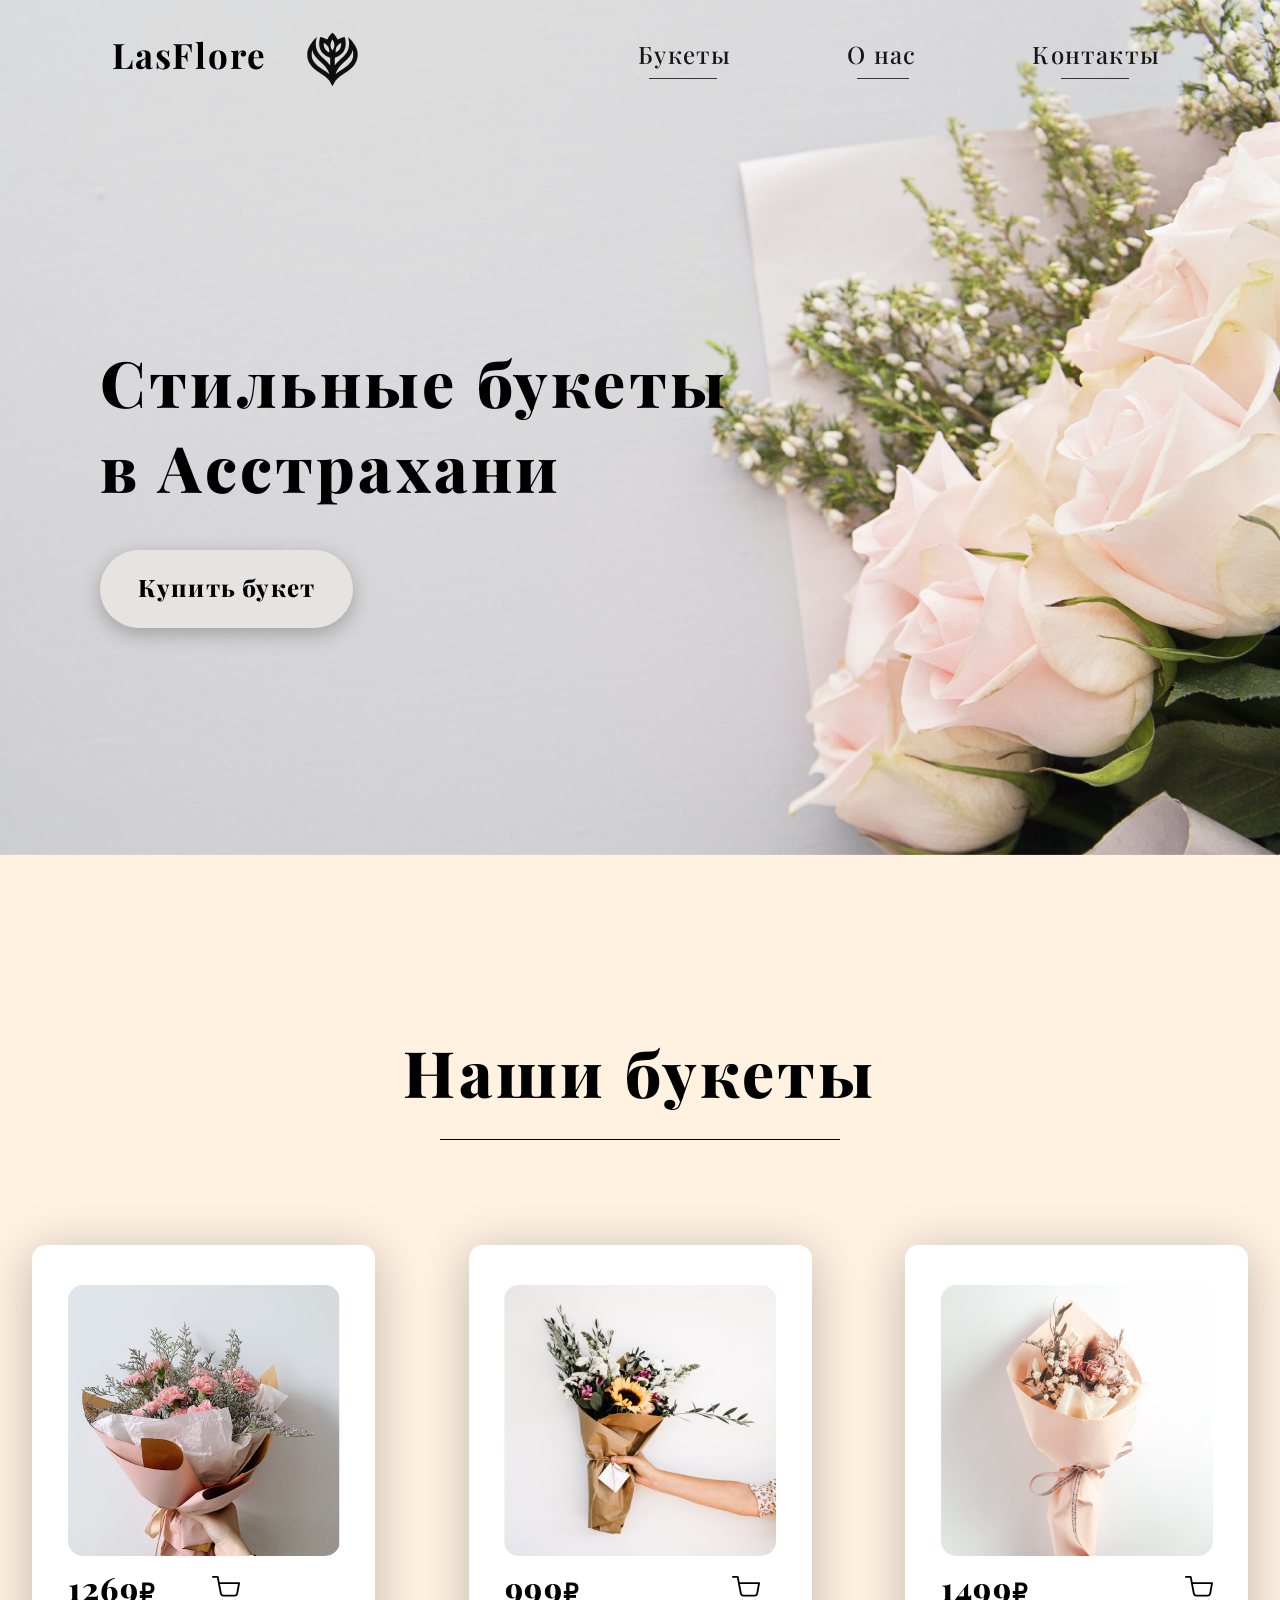
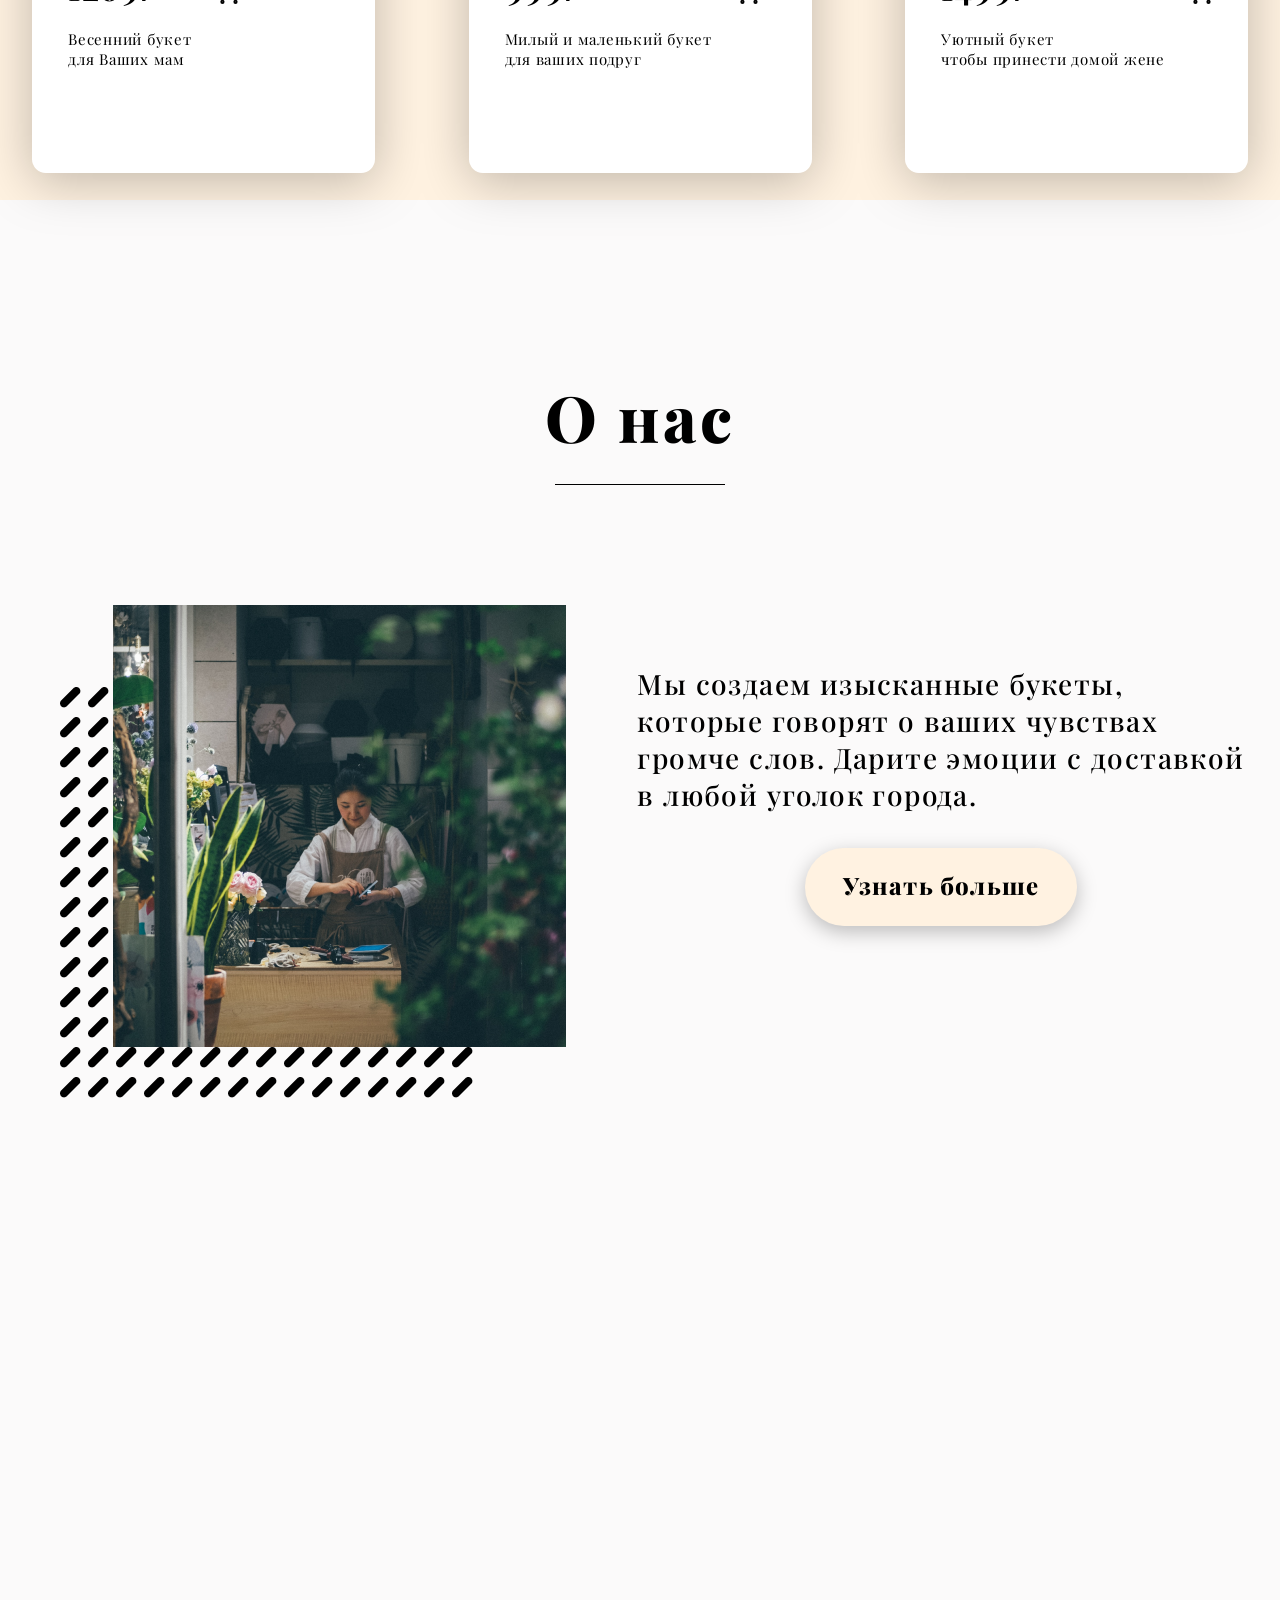
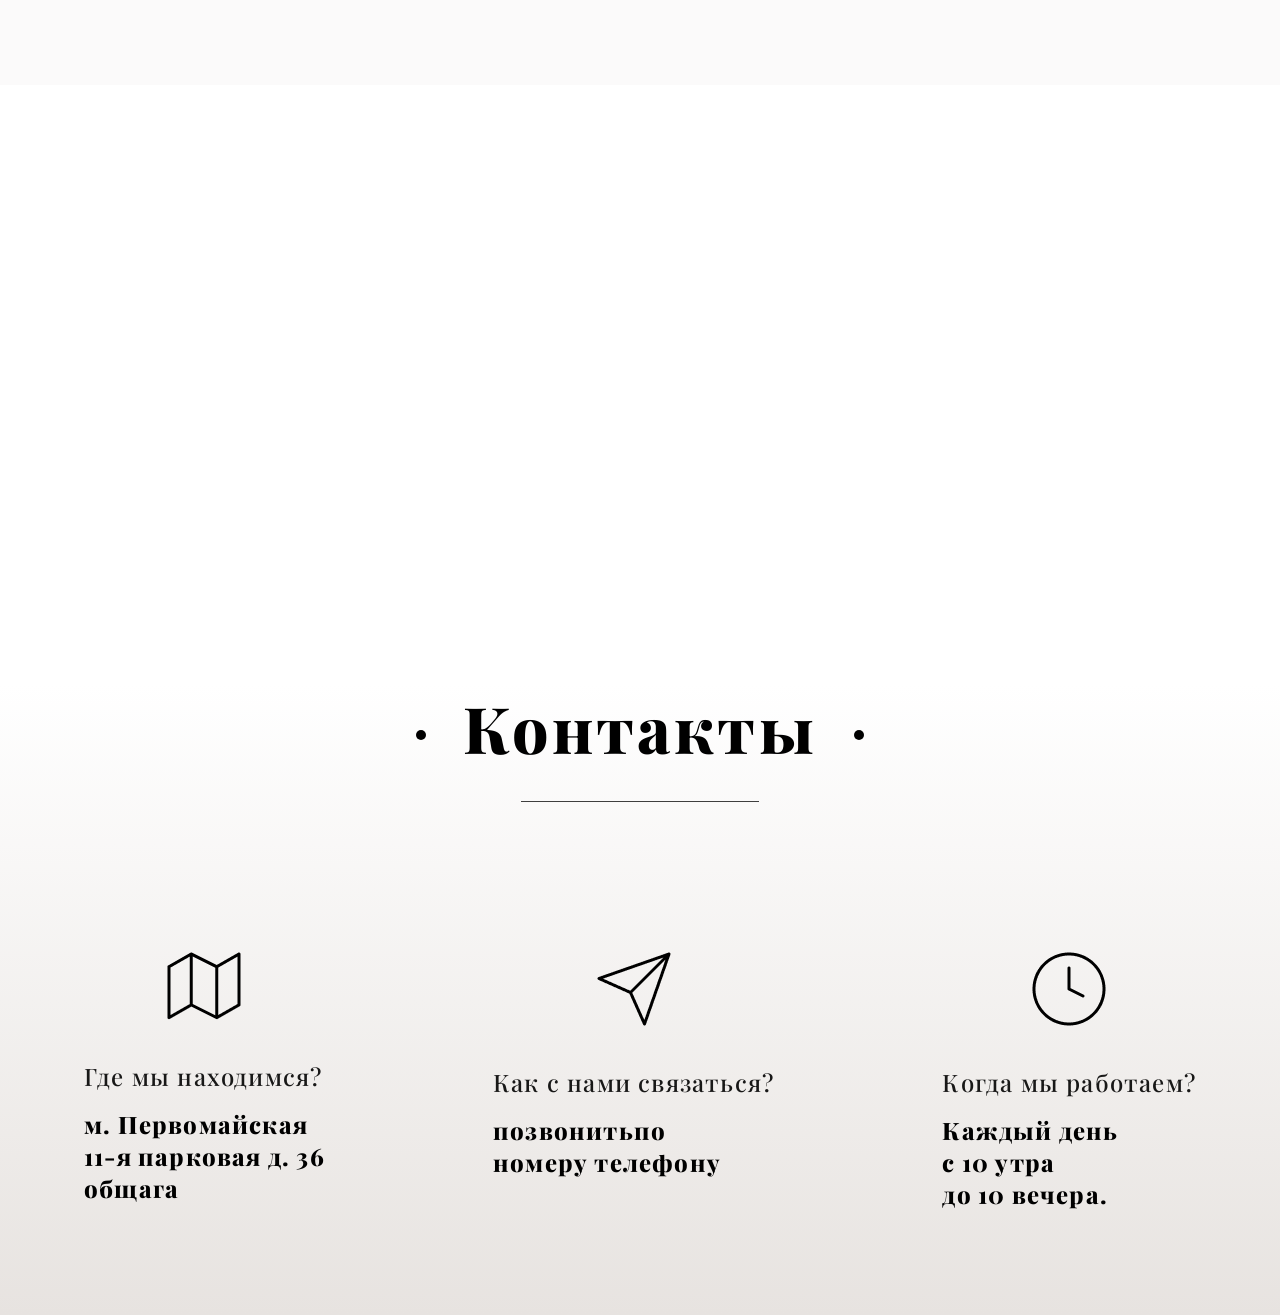
==== commit 59092007: "valida" ====
--- a/index.html
+++ b/index.html
@@ -43,7 +43,7 @@
             </div>
           </nav>
 
-          <p class="main-text">Стильные букеты<br>в Астрахани</p>
+          <p class="main-text">Стильные букеты<br>в Асcтрахани</p>
           <button class="buy-btn">Купить букет</button>
     </div>
 
@@ -167,6 +167,7 @@
     </script>
 
 
+    <!-- Модальное окно -->
     <div class="modal fade" id="moreModal" tabindex="-1" aria-labelledby="moreModalLabel" aria-hidden="true">
         <div class="modal-dialog modal-dialog-centered">
             <div class="modal-content">
@@ -174,34 +175,39 @@
                     <h5 class="modal-title" id="moreModalLabel">Свяжитесь с нами</h5>
                     <button type="button" class="btn-close" data-bs-dismiss="modal" aria-label="Close"></button>
                 </div>
-            <div class="modal-body">
-                <p>LasFlore - это современная флористическая мастерская, где каждый букет создается с любовью и вниманием к деталям. Мы используем только свежие цветы от проверенных поставщиков и создаем уникальные композиции для ваших особенных моментов.</p>
-                
-                <form>
-                    <div class="mb-3">
-                        <label for="email" class="form-label">Email</label>
-                        <input type="email" class="form-control" id="email" placeholder="ваш@email.com">
-                    </div>
-                    <div class="mb-3">
-                        <label for="phone" class="form-label">Телефон</label>
-                        <input type="tel" class="form-control" id="phone" placeholder="+7 (000) 000-00-00">
-                    </div>
-                    <div class="mb-3">
-                        <label for="selection" class="form-label">Тип букета</label>
-                        <select class="form-select" id="selection">
-                            <option selected>Выберите вариант</option>
+                <div class="modal-body">
+                    <p>LasFlore - это современная флористическая мастерская, где каждый букет создается 
+                        с любовью и вниманием к деталям. Мы используем только свежие цветы от проверенных
+                         поставщиков и создаем уникальные композиции для ваших особенных моментов.</p>
+                    
+                    <form id="contactForm">
+                        <div class="mb-3">
+                            <label for="email" class="form-label">Email</label>
+                            <input type="email" class="form-control" id="email" placeholder="ваш@email.com">
+                            <div class="error-message" id="emailError"></div>
+                        </div>
+                        <div class="mb-3">
+                            <label for="phone" class="form-label">Телефон</label>
+                            <input type="tel" class="form-control" id="phone" placeholder="+7 (000) 000-00-00">
+                            <div class="error-message" id="phoneError"></div>
+                        </div>
+                        <div class="mb-3">
+                            <label for="selection" class="form-label">Тип букета</label>
+                            <select class="form-select" id="selection">
+                            <option value="" selected disabled>Выберите вариант</option>
                             <option value="1">Романтический</option>
                             <option value="2">Праздничный</option>
                             <option value="3">Траурный</option>
                             <option value="4">Бизнес-букет</option>
-                        </select>
-                    </div>
-                </form>
-            </div>
-            <div class="modal-footer">
-                <button type="button" class="btn btn-secondary" data-bs-dismiss="modal">Закрыть</button>
-                <button type="button" class="btn btn-primary">Отправить</button>
-            </div>
+                            </select>
+                            <div class="error-message" id="selectionError"></div>
+                        </div>
+                    </form>
+                </div>
+                <div class="modal-footer">
+                    <button type="button" class="btn btn-secondary" data-bs-dismiss="modal">Закрыть</button>
+                    <button type="button" class="btn btn-primary" id="submitForm">Отправить</button>
+                </div>
             </div>
         </div>
     </div>
--- a/style.css
+++ b/style.css
@@ -801,4 +801,11 @@
   background-color: #E7E3E0;
   border-color: #E7E3E0;
   color: #000;
+}
+/* Стили для валидации */
+.error-message {
+  color: #dc3545;
+  font-size: 0.875em;
+  margin-top: 0.25rem;
+  min-height: 1.2em;
 }
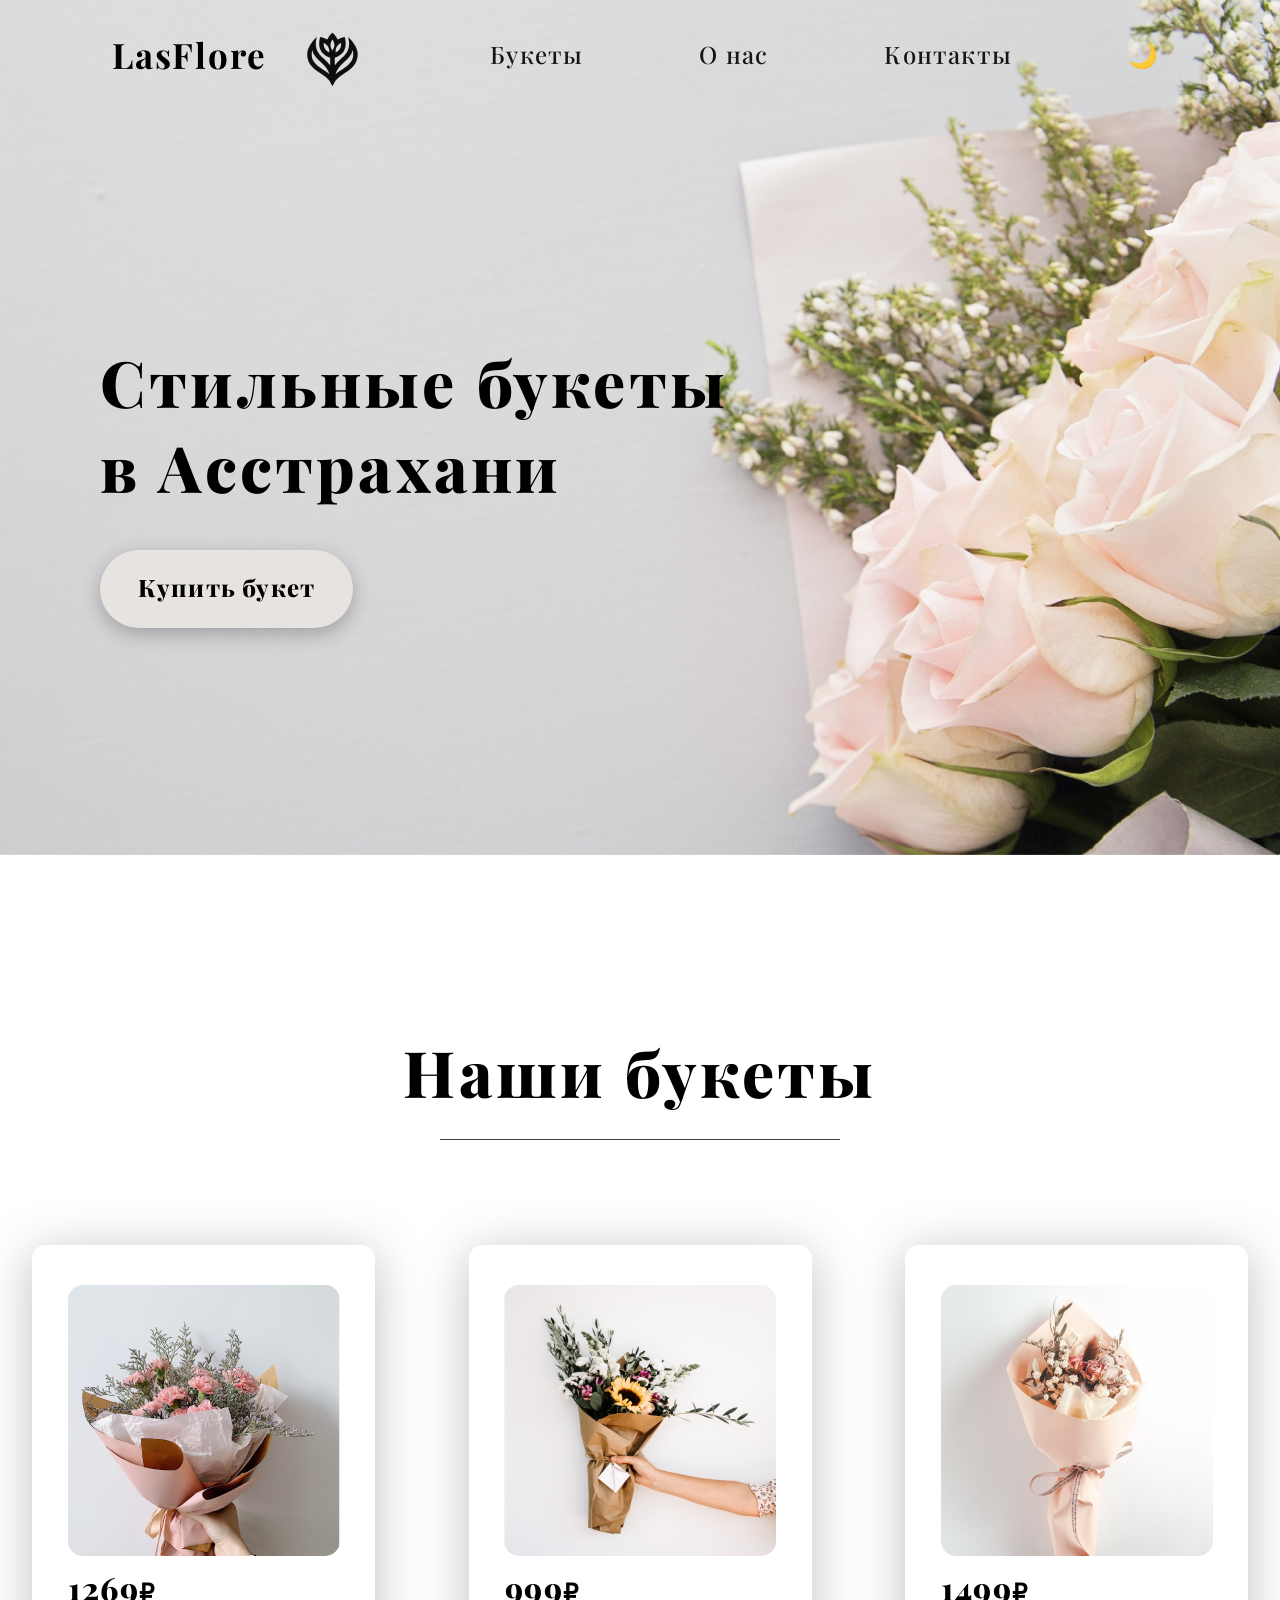
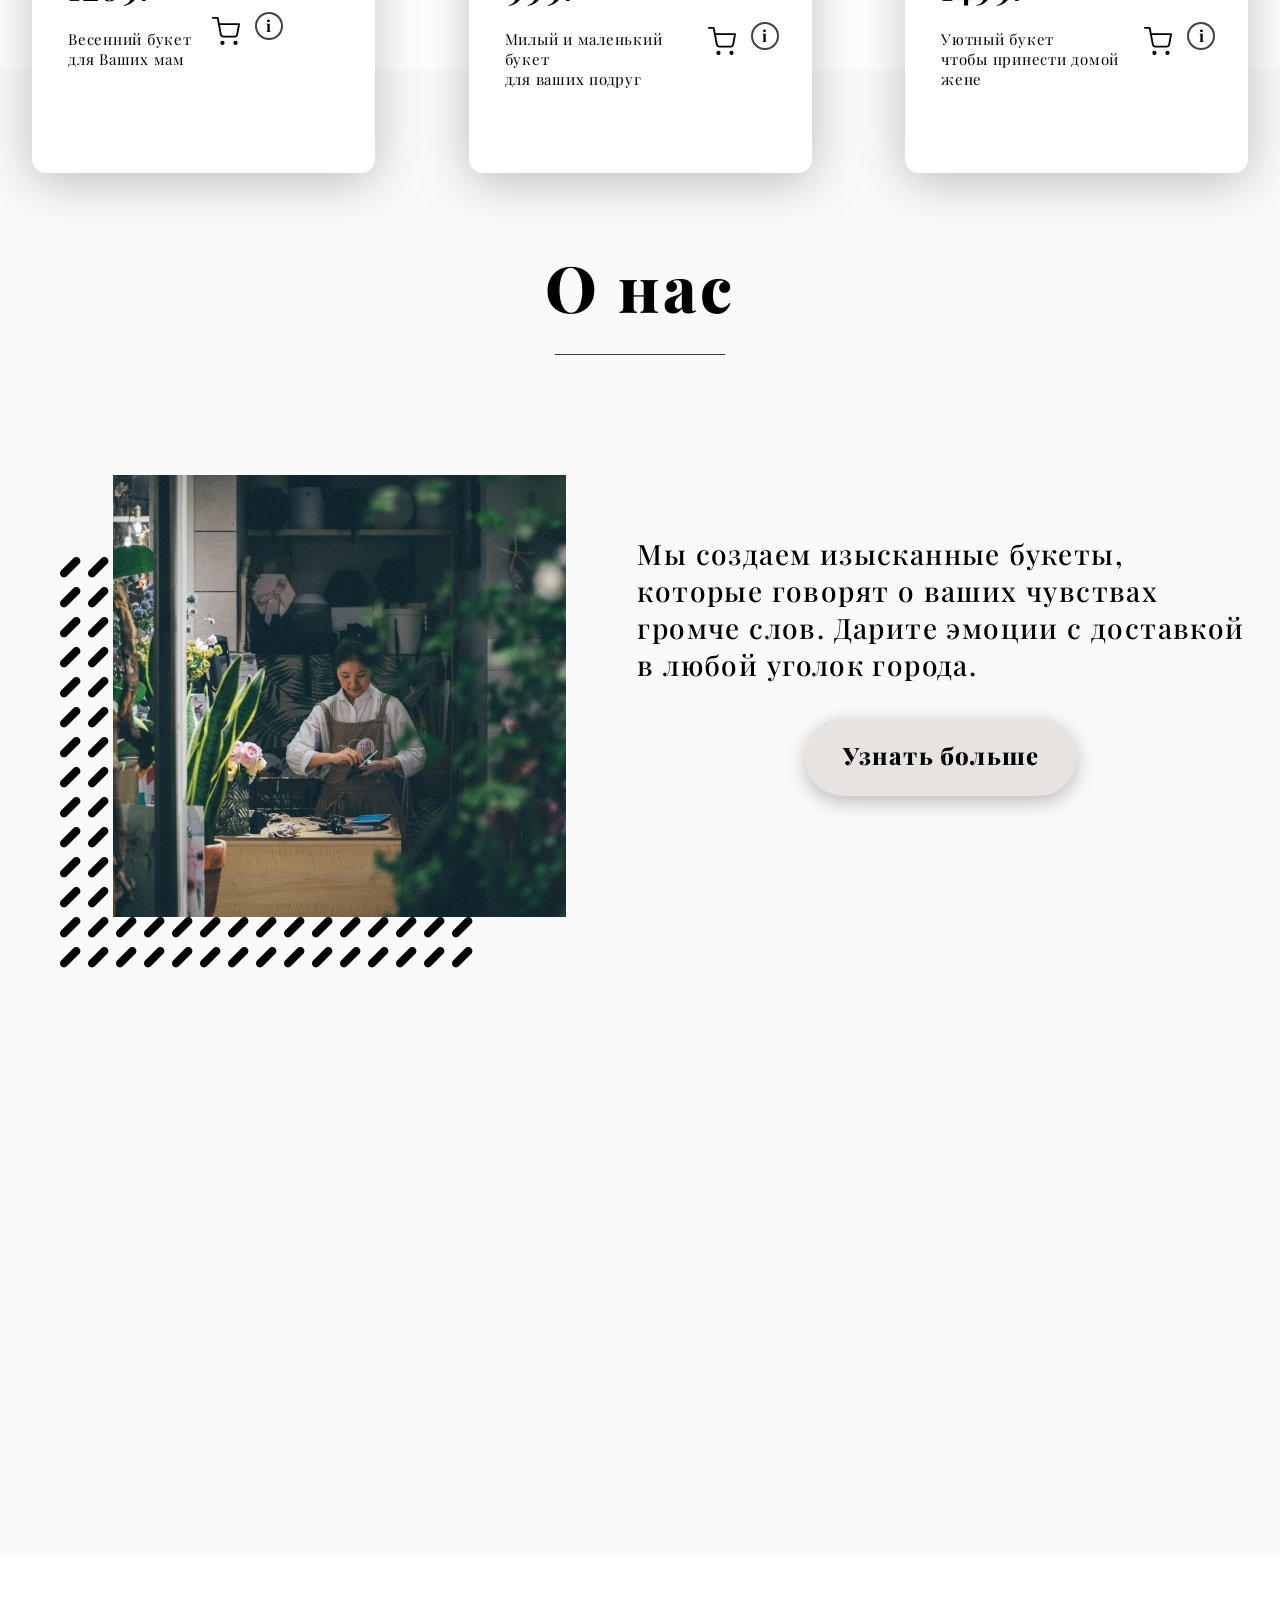
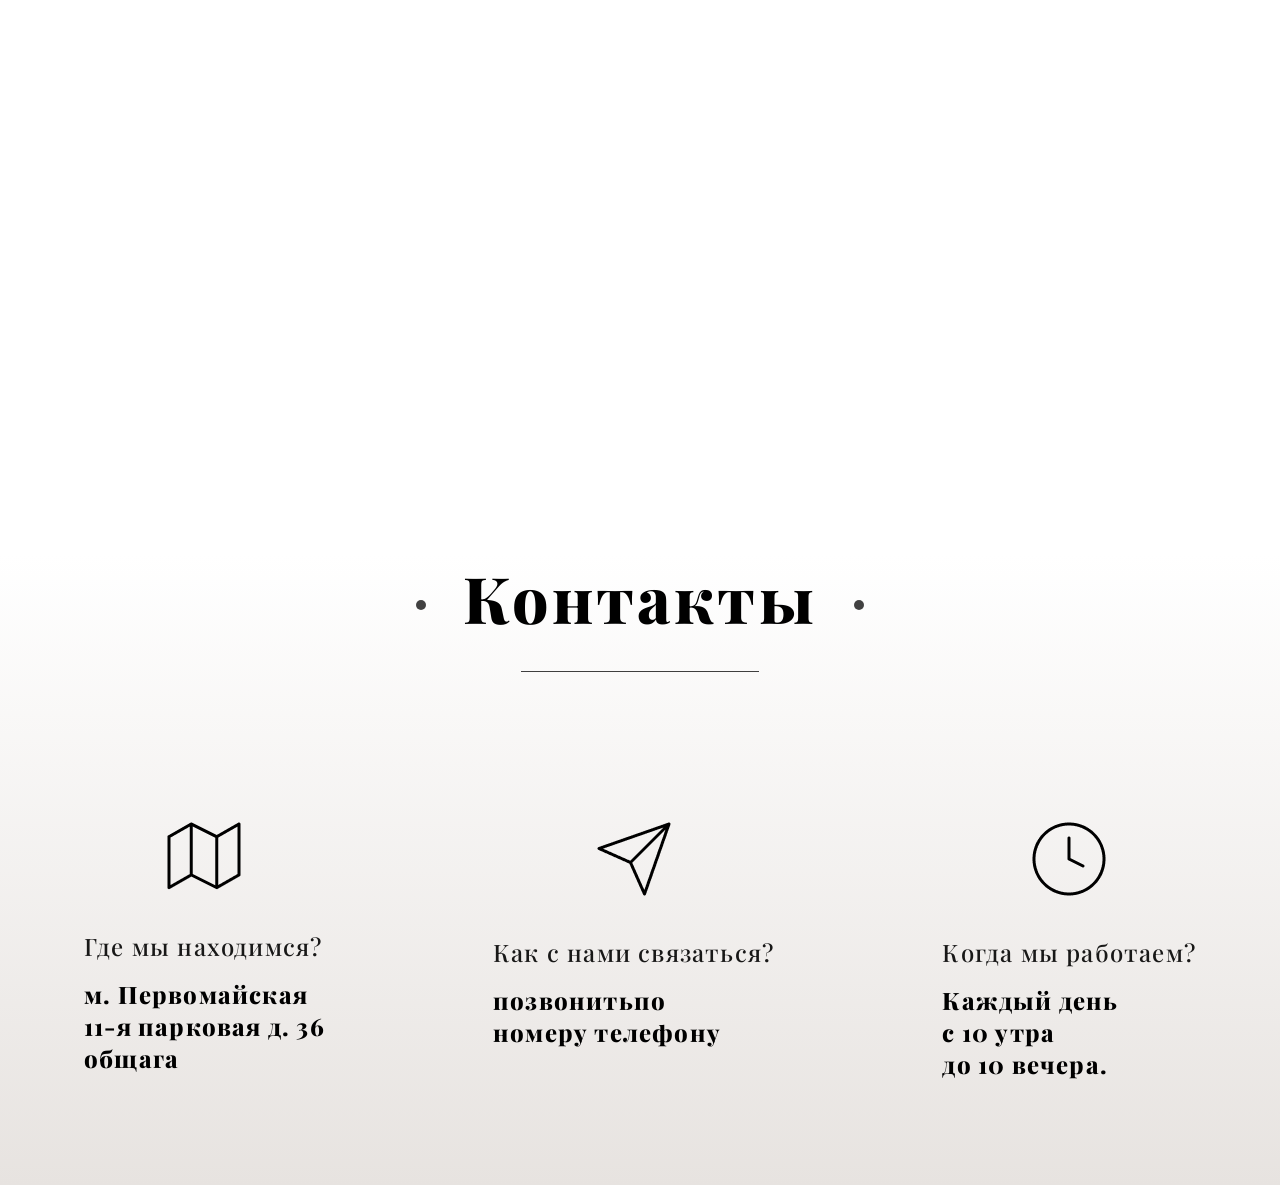
==== commit c94b2369: "darktheme" ====
--- a/index.html
+++ b/index.html
@@ -17,7 +17,7 @@
     <title>LasFlore</title>
 </head>
 <body>
-    <div class="main">
+    <div class="hero">
           <nav class="navbar navbar-expand-lg navbar-light bg-light" id="navbar-id">
             <div class="container-fluid">
               <a class="navbar-brand" href="#">LasFlore &nbsp; <img src="img/logo.png" alt=""></a>
@@ -38,6 +38,12 @@
                         <a class="nav-link" href="#contacts-anchor">Контакты</a>
                         <div class="nav-line line-three"></div>
                     </li>
+                    <li class="nav-item">
+                        <button class="nav-link theme-toggle" id="themeToggle">
+                            <span class="theme-icon">🌙</span>
+                        </button>
+                        <div class="nav-line line-theme"></div>
+                    </li>
                 </ul>
               </div>
             </div>
@@ -47,13 +53,13 @@
           <button class="buy-btn">Купить букет</button>
     </div>
 
-    <div class="our" id="our-anchor">
+    <selection class="bouquets" id="our-anchor">
         <p class="our-text">Наши букеты</p>
         <div class="our-line mx-auto"></div>
 
         <div class="bouqets mx-auto">
-            <div class="first-bouqet" data-aos="zoom-in" data-aos-duration="1000">
-                <img class="mx-auto d-block" src="img/first-bouqet.png" alt="">
+            <div class="first-bouqet" data-aos="zoom-in" data-aos-duration="1000" data-bouquet-id="1">
+                <img class="mx-auto d-block" src="img/first-bouqet.png" alt="Весенний букет">
                 <div class="first-main-bouqet">
                     <div class="first-bouqet-info">
                         <p class="first-bouqet-price">
@@ -64,12 +70,15 @@
                             для Ваших мам
                         </p>
                     </div>
-                    <img class="cart" src="img/cart.svg" alt="">
-                </div>
-            </div>
-
-            <div class="second-bouqet" data-aos="zoom-in" data-aos-duration="1000">
-                <img src="img/second-bouqet.png" alt="" class="mx-auto d-block">
+                    <div class="bouquet-actions">
+                        <img class="cart" src="img/cart.svg" alt="Добавить в корзину">
+                        <button class="info-btn" data-bs-toggle="modal" data-bs-target="#bouquetModal" data-bouquet="1">i</button>
+                    </div>
+                </div>
+            </div>
+
+            <div class="second-bouqet" data-aos="zoom-in" data-aos-duration="1000" data-bouquet-id="2">
+                <img src="img/second-bouqet.png" alt="Милый букет" class="mx-auto d-block">
                 <div class="second-main-bouqet">
                     <div class="second-bouqet-info">
                         <p class="second-bouqet-price">
@@ -80,12 +89,15 @@
                             для ваших подруг
                         </p>
                     </div>
-                    <img src="img/cart.svg" alt="" class="cart">
-                </div>
-            </div>
-
-            <div class="third-bouqet" data-aos="zoom-in" data-aos-duration="1000">
-                <img src="img/third-bouqet.png" alt="" class="mx-auto d-block">
+                    <div class="bouquet-actions">
+                        <img src="img/cart.svg" alt="Добавить в корзину" class="cart">
+                        <button class="info-btn" data-bs-toggle="modal" data-bs-target="#bouquetModal" data-bouquet="2">i</button>
+                    </div>
+                </div>
+            </div>
+
+            <div class="third-bouqet" data-aos="zoom-in" data-aos-duration="1000" data-bouquet-id="3">
+                <img src="img/third-bouqet.png" alt="Уютный букет" class="mx-auto d-block">
                 <div class="third-main-bouqet">
                     <div class="third-bouqet-info">
                         <p class="third-bouqet-price">
@@ -96,19 +108,22 @@
                             чтобы принести домой жене
                         </p>
                     </div>
-                    <img src="img/cart.svg" alt="" class="cart">
-                </div>
-            </div>
-        </div>
-    </div>
-
-    <div class="about" id="about-anchor">
+                    <div class="bouquet-actions">
+                        <img src="img/cart.svg" alt="Добавить в корзину" class="cart">
+                        <button class="info-btn" data-bs-toggle="modal" data-bs-target="#bouquetModal" data-bouquet="3">i</button>
+                    </div>
+                </div>
+            </div>
+        </div>
+    </selection>
+
+    <section class="about" id="about-anchor">
         <p class="about-main-text">О нас</p>
         <div class="about-line mx-auto"></div>
 
         <div class="about-main" data-aos="fade-up" data-aos-duration="1000">
             <div class="about-img-class">
-                <img src="img/about.png" alt="" class="about-img">
+                <img src="img/about.png" alt="О нас" class="about-img">
             </div>
             <div class="about-info">
                 <p class="about-text">
@@ -120,9 +135,9 @@
                 <button class="more-btn d-block mx-auto" data-bs-toggle="modal" data-bs-target="#moreModal">Узнать больше</button>
             </div>
         </div>
-    </div>
-
-    <div class="contacts" id="contacts-anchor">
+    </section>
+
+    <footer class="contacts" id="contacts-anchor">
         <div class="contacts-main-text">
             <span><div class="point"></div></span><p>Контакты</p><span><div class="point"></div></span>
         </div>
@@ -130,7 +145,7 @@
 
         <div class="contacts-main">
             <div class="first-contact">
-                <img class="d-block mx-auto" src="img/first-contact.png" alt="">
+                <img class="d-block mx-auto" src="img/first-contact.png" alt="Местоположение">
                 <p class="first-contact-text">Где мы находимся?</p>
                 <p class="first-contact-info">
                     м. Первомайская<br>
@@ -140,7 +155,7 @@
             </div>
 
             <div class="second-contact">
-                <img src="img/second-contact.png" alt="" class="d-block mx-auto">
+                <img src="img/second-contact.png" alt="Контакты" class="d-block mx-auto">
                 <p class="second-contact-text">Как с нами связаться?</p>
                 <p class="second-contact-info">
                     позвонитьпо<br>
@@ -149,7 +164,7 @@
             </div>
 
             <div class="third-contact">
-                <img src="img/third-contact.png" alt="" class="d-block mx-auto">
+                <img src="img/third-contact.png" alt="Время работы" class="d-block mx-auto">
                 <p class="third-contact-text">Когда мы работаем?</p>
                 <p class="third-contact-info">
                     Каждый день <br>
@@ -158,16 +173,56 @@
                 </p>
             </div>
         </div>
-    </div>
-    
-
+    </footer>
 
     <script>
         AOS.init();
     </script>
 
-
-    <!-- Модальное окно -->
+    <!-- Модальное окно для подробной информации о букете -->
+    <div class="modal fade" id="bouquetModal" tabindex="-1" aria-labelledby="bouquetModalLabel" aria-hidden="true">
+        <div class="modal-dialog modal-lg modal-dialog-centered">
+            <div class="modal-content">
+                <div class="modal-header">
+                    <h5 class="modal-title" id="bouquetModalLabel">Подробности букета</h5>
+                    <button type="button" class="btn-close" data-bs-dismiss="modal" aria-label="Close"></button>
+                </div>
+                <div class="modal-body">
+                    <div class="row">
+                        <div class="col-md-6">
+                            <img id="bouquetModalImage" src="" alt="Букет" class="img-fluid bouquet-modal-image">
+                        </div>
+                        <div class="col-md-6">
+                            <h3 id="bouquetModalTitle" class="bouquet-title"></h3>
+                            <p id="bouquetModalPrice" class="bouquet-price"></p>
+                            <div class="bouquet-details">
+                                <h5>Состав букета:</h5>
+                                <ul id="bouquetModalComposition" class="bouquet-composition"></ul>
+                            </div>
+                            <div class="bouquet-description">
+                                <h5>Описание:</h5>
+                                <p id="bouquetModalDescription"></p>
+                            </div>
+                            <div class="bouquet-features">
+                                <h5>Особенности:</h5>
+                                <ul id="bouquetModalFeatures" class="bouquet-features-list"></ul>
+                            </div>
+                            <div class="bouquet-care">
+                                <h5>Уход за букетом:</h5>
+                                <p id="bouquetModalCare"></p>
+                            </div>
+                        </div>
+                    </div>
+                </div>
+                <div class="modal-footer">
+                    <button type="button" class="btn btn-secondary" data-bs-dismiss="modal">Закрыть</button>
+                    <button type="button" class="btn btn-primary add-to-cart-modal">Добавить в корзину</button>
+                </div>
+            </div>
+        </div>
+    </div>
+
+    <!-- Модальное окно "Узнать больше" -->
     <div class="modal fade" id="moreModal" tabindex="-1" aria-labelledby="moreModalLabel" aria-hidden="true">
         <div class="modal-dialog modal-dialog-centered">
             <div class="modal-content">
--- a/style.css
+++ b/style.css
@@ -1,20 +1,64 @@
 * {
     box-sizing: border-box;
+}
+
+:root {
+  /* Светлая тема */
+  --bg-primary: #ffffff;
+  --bg-secondary: #FBFAFA;
+  --bg-accent: #FFF2E1;
+  --bg-hero: url('img/main-bg.png');
+  --text-primary: #000000;
+  --text-secondary: rgba(0, 0, 0, 0.9);
+  --card-bg: #FFFFFF;
+  --shadow-color: rgba(0, 0, 0, 0.25);
+  --button-bg: #E7E3E0;
+  --button-hover-bg: #000000;
+  --button-hover-color: #E7E3E0;
+  --border-color: #000000be;
+  --modal-bg: #ffffff;
+  --modal-header-bg: #FFF2E1;
+  --input-bg: #ffffff;
+  --input-border: #e7e3e0;
+  --contact-gradient: linear-gradient(180deg, rgba(231, 227, 224, 0) 0%, #E7E3E0 100%);
+}
+
+/* Темная тема */
+[data-theme="dark"] {
+  --bg-primary: #1a1a1a;
+  --bg-secondary: #2d2d2d;
+  --bg-accent: #3a3a3a;
+  --bg-hero: linear-gradient(rgba(0, 0, 0, 0.7), rgba(0, 0, 0, 0.7)), url('img/main-bg.png');
+  --text-primary: #ffffff;
+  --text-secondary: rgba(255, 255, 255, 0.95);
+  --card-bg: #2d2d2d;
+  --shadow-color: rgba(0, 0, 0, 0.5);
+  --button-bg: #4a4a4a;
+  --button-hover-bg: #ffffff;
+  --button-hover-color: #1a1a1a;
+  --border-color: rgba(255, 255, 255, 0.8);
+  --modal-bg: #2d2d2d;
+  --modal-header-bg: #3a3a3a;
+  --input-bg: #3a3a3a;
+  --input-border: #4a4a4a;
+  --contact-gradient: linear-gradient(180deg, rgba(42, 42, 42, 0) 0%, #2a2a2a 100%);
 }
 
 html,
 body {
     overflow-x: hidden;
-}
-
-.main {
+    background-color: var(--bg-primary);
+    color: var(--text-primary);
+    transition: background-color 0.3s ease, color 0.3s ease;
+}
+
+.hero {
     width: 100%;
     height: 95vh;
-    background: url(img/main-bg.png);
+    background: var(--bg-hero);
     background-position: center;
     background-size: cover;
     background-repeat: no-repeat;
-    
 }
 
 .navbar {
@@ -27,9 +71,10 @@
     font-size: 35px;
     line-height: 47px;
     letter-spacing: 0.05em;
-    color: #000000;
+    color: var(--text-primary) !important;
     margin-left: 100px;
     margin-top: 10px;
+    transition: color 0.3s ease;
 }
 
 .navbar-nav {
@@ -50,14 +95,16 @@
     font-size: 24px;
     line-height: 32px;
     letter-spacing: 0.05em;
-    color: rgba(0, 0, 0, 0.9) !important;
+    color: var(--text-secondary) !important;
+    transition: color 0.3s ease, transform 0.3s ease;
 }
 
 .nav-line {
     width: 68px;
     height: 1.5px;
-    background-color: #000000be;
+    background-color: var(--border-color);
     margin-right: 3px;
+    transition: background-color 0.3s ease, transform 0.3s ease;
 }
 
 .line-two {
@@ -72,16 +119,17 @@
     font-size: 64px;
     line-height: 85px;
     letter-spacing: 0.05em;
-    color: #000000;
+    color: var(--text-primary);
     margin-left: 100px;
     margin-top: 230px;
+    transition: color 0.3s ease;
 }
 
 .buy-btn {
     width: 253px;
     height: 78px;
-    background: #E7E3E0;
-    box-shadow: 0px 6px 20px rgba(0, 0, 0, 0.25);
+    background: var(--button-bg);
+    box-shadow: 0px 6px 20px var(--shadow-color);
     border-radius: 100px;
     border: none;
     font-family: 'Playfair Display';
@@ -89,17 +137,17 @@
     font-size: 24px;
     line-height: 32px;
     letter-spacing: 0.05em;
-    color: #000000;
+    color: var(--text-primary);
     margin-left: 100px;
     margin-top: 25px;
     padding-bottom: 5px;
-    transition-duration: 0.75s;
+    position: relative;
+    overflow: hidden;
 }
 
 .buy-btn:hover {
-    transition-duration: 0.75s;
-    background-color: #000;
-    color: #E7E3E0;
+    background-color: var(--button-hover-bg);
+    color: var(--button-hover-color);
 }
 
 @media (max-width: 1500px) {
@@ -124,19 +172,23 @@
     }
 }
 
-
 .custom-toggler.navbar-toggler {
-    border-color: black;
-    border: 2px solid black !important;
+    border-color: var(--text-primary) !important;
+    border: 2px solid var(--text-primary) !important;
     margin-right: 70px;
-} 
+    transition: border-color 0.3s ease;
+}
 
 .custom-toggler .navbar-toggler-icon {
-    background-image: url("data:image/svg+xml;charset=utf8,%3Csvg viewBox='0 0 32 32' xmlns='http://www.w3.org/2000/svg'%3E%3Cpath stroke='black' stroke-width='2' stroke-linecap='round' stroke-miterlimit='10' d='M4 8h24M4 16h24M4 24h24'/%3E%3C/svg%3E");
+    background-image: url("data:image/svg+xml;charset=utf8,%3Csvg viewBox='0 0 32 32' xmlns='http://www.w3.org/2000/svg'%3E%3Cpath stroke='%23000000' stroke-width='2' stroke-linecap='round' stroke-miterlimit='10' d='M4 8h24M4 16h24M4 24h24'/%3E%3C/svg%3E");
+}
+
+[data-theme="dark"] .custom-toggler .navbar-toggler-icon {
+    background-image: url("data:image/svg+xml;charset=utf8,%3Csvg viewBox='0 0 32 32' xmlns='http://www.w3.org/2000/svg'%3E%3Cpath stroke='%23ffffff' stroke-width='2' stroke-linecap='round' stroke-miterlimit='10' d='M4 8h24M4 16h24M4 24h24'/%3E%3C/svg%3E");
 }
 
 @media (max-width: 992px) {
-    .main {
+    .hero {
         height: 100vh;
     }
 
@@ -195,7 +247,6 @@
     .main-text {
         font-size: 56px;
     }
-
 }
 
 @media (max-width: 334px) {
@@ -206,51 +257,48 @@
     }
 }
 
-.main {
+.hero {
     -webkit-animation-name: fadeIn;
     animation-name: fadeIn;
     -webkit-animation-duration: 1s;
     animation-duration: 1s;
     -webkit-animation-fill-mode: both;
     animation-fill-mode: both;
-    }
-    @-webkit-keyframes fadeIn {
+}
+
+@-webkit-keyframes fadeIn {
     0% {opacity: 0;}
     100% {opacity: 1;}
-    }
-    @keyframes fadeIn {
+}
+
+@keyframes fadeIn {
     0% {opacity: 0;}
     100% {opacity: 1;}
-} 
-
-.buy-btn {
-    -webkit-animation-name: zoomIn !important;
-    animation-name: zoomIn;
-    -webkit-animation-duration: 1.5s !important;
-    animation-duration: 1.5s;
-    -webkit-animation-fill-mode: both !important; 
-    animation-fill-mode: both;
-    }
-    @-webkit-keyframes zoomIn {
+}
+
+
+
+@-webkit-keyframes zoomIn {
     0% {
-    opacity: 0;
-    -webkit-transform: scale3d(.2, .2, .2);
-    transform: scale3d(.2, .2, .2);
+        opacity: 0;
+        -webkit-transform: scale3d(.2, .2, .2);
+        transform: scale3d(.2, .2, .2);
     }
     50% {
-    opacity: 1;
-    }
-    }
-    @keyframes zoomIn {
+        opacity: 1;
+    }
+}
+
+@keyframes zoomIn {
     0% {
-    opacity: 0;
-    -webkit-transform: scale3d(.2, .2, .2);
-    transform: scale3d(.2, .2, .2);
+        opacity: 0;
+        -webkit-transform: scale3d(.2, .2, .2);
+        transform: scale3d(.2, .2, .2);
     }
     50% {
-    opacity: 1;
-    }
-} 
+        opacity: 1;
+    }
+}
 
 .main-text {
     -webkit-animation-name: slideInLeft;
@@ -259,29 +307,31 @@
     animation-duration: 1.5s;
     -webkit-animation-fill-mode: both;
     animation-fill-mode: both;
-    }
-    @-webkit-keyframes slideInLeft {
+}
+
+@-webkit-keyframes slideInLeft {
     0% {
-    -webkit-transform: translateX(-100%);
-    transform: translateX(-100%);
-    visibility: visible;
+        -webkit-transform: translateX(-100%);
+        transform: translateX(-100%);
+        visibility: visible;
     }
     100% {
-    -webkit-transform: translateX(0);
-    transform: translateX(0);
-    }
-    }
-    @keyframes slideInLeft {
+        -webkit-transform: translateX(0);
+        transform: translateX(0);
+    }
+}
+
+@keyframes slideInLeft {
     0% {
-    -webkit-transform: translateX(-100%);
-    transform: translateX(-100%);
-    visibility: visible;
+        -webkit-transform: translateX(-100%);
+        transform: translateX(-100%);
+        visibility: visible;
     }
     100% {
-    -webkit-transform: translateX(0);
-    transform: translateX(0);
-    }
-} 
+        -webkit-transform: translateX(0);
+        transform: translateX(0);
+    }
+}
 
 .navbar {
     -webkit-animation-name: slideInDown;
@@ -290,34 +340,37 @@
     animation-duration: 1.5s;
     -webkit-animation-fill-mode: both;
     animation-fill-mode: both;
-    }
-    @-webkit-keyframes slideInDown {
+}
+
+@-webkit-keyframes slideInDown {
     0% {
-    -webkit-transform: translateY(-100%);
-    transform: translateY(-100%);
-    visibility: visible;
+        -webkit-transform: translateY(-100%);
+        transform: translateY(-100%);
+        visibility: visible;
     }
     100% {
-    -webkit-transform: translateY(0);
-    transform: translateY(0);
-    }
-    }
-    @keyframes slideInDown {
+        -webkit-transform: translateY(0);
+        transform: translateY(0);
+    }
+}
+
+@keyframes slideInDown {
     0% {
-    -webkit-transform: translateY(-100%);
-    transform: translateY(-100%);
-    visibility: visible;
+        -webkit-transform: translateY(-100%);
+        transform: translateY(-100%);
+        visibility: visible;
     }
     100% {
-    -webkit-transform: translateY(0);
-    transform: translateY(0);
-    }
-} 
+        -webkit-transform: translateY(0);
+        transform: translateY(0);
+    }
+}
 
 .our {
     width: 100%;
     height: 105vh;
-    background-color: #FFF2E1;
+    background-color: var(--bg-accent);
+    transition: background-color 0.3s ease;
 }
 
 .our-text {
@@ -326,16 +379,18 @@
     font-size: 64px;
     line-height: 85px;
     letter-spacing: 0.05em;
-    color: #000000;
+    color: var(--text-primary);
     padding-top: 174px;
     text-align: center;
+    transition: color 0.3s ease;
 }
 
 .our-line {
     width: 400px;
     height: 1px;
-    background-color: #000;
+    background-color: var(--border-color);
     margin-top: 25px;
+    transition: background-color 0.3s ease;
 }
 
 .bouqets {
@@ -352,9 +407,11 @@
 .third-bouqet {
     width: 343px;
     height: 528px;
-    background: #FFFFFF;
+    background: var(--card-bg);
     border-radius: 14px;
-    filter: drop-shadow(0px 8px 25px rgba(0, 0, 0, 0.25));
+    filter: drop-shadow(0px 8px 25px var(--shadow-color));
+    transition: all 0.3s ease;
+    cursor: pointer;
 }
 
 .first-main-bouqet,
@@ -376,7 +433,8 @@
     font-size: 32px;
     line-height: 43px;
     letter-spacing: 0.05em;
-    color: #000000;
+    color: var(--text-primary);
+    transition: color 0.3s ease;
 }
 
 .price {
@@ -392,7 +450,8 @@
     font-size: 15px;
     line-height: 20px;
     letter-spacing: 0.05em;
-    color: #000000;
+    color: var(--text-primary);
+    transition: color 0.3s ease;
 }
 
 .cart {
@@ -402,6 +461,7 @@
     border-radius: 0 !important;
     margin-left: 20px !important;
     cursor: pointer;
+    transition: transform 0.3s ease, filter 0.3s ease;
 }
 
 .first-bouqet img,
@@ -459,7 +519,7 @@
     .second-bouqet,
     .third-bouqet {
         width: 310px;
-        margin-right: 7px !important; 
+        margin-right: 7px !important;
     }
 }
 
@@ -468,25 +528,25 @@
     .second-bouqet,
     .third-bouqet {
         margin-right: 0 !important;
-        margin-left: -1.5px !important; 
-    }
-}
-
+        margin-left: -1.5px !important;
+    }
+}
 
 @media (max-width: 320px) {
     .first-bouqet,
     .second-bouqet,
     .third-bouqet {
         margin-right: 0 !important;
-        margin-left: -3px !important; 
+        margin-left: -3px !important;
     }
 }
 
 .about {
     width: 100%;
     height: 110vh;
-    background-color: #FBFAFA;
+    background-color: var(--bg-secondary);
     overflow: hidden !important;
+    transition: background-color 0.3s ease;
 }
 
 .about-main-text {
@@ -495,16 +555,18 @@
     font-size: 64px;
     line-height: 85px;
     letter-spacing: 0.05em;
-    color: #000000;
+    color: var(--text-primary);
     padding-top: 174px;
     text-align: center;
+    transition: color 0.3s ease;
 }
 
 .about-line {
     width: 170px;
     height: 1px;
-    background-color: #000;
+    background-color: var(--border-color);
     margin-top: 25px;
+    transition: background-color 0.3s ease;
 }
 
 .about-main {
@@ -526,16 +588,17 @@
     font-size: 28px;
     line-height: 37px;
     letter-spacing: 0.05em;
-    color: #000000;
+    color: var(--text-primary);
     text-align: left;
     margin-top: 180px;
+    transition: color 0.3s ease;
 }
 
 .more-btn {
     width: 272px;
     height: 78px;
-    background: #FFF2E1;
-    box-shadow: 0px 6px 20px rgba(0, 0, 0, 0.25);
+    background: var(--button-bg);
+    box-shadow: 0px 6px 20px var(--shadow-color);
     border-radius: 100px;
     border: none;
     margin-top: 35px;
@@ -544,15 +607,16 @@
     font-size: 24px;
     line-height: 32px;
     letter-spacing: 0.05em;
-    color: #000000;
+    color: var(--text-primary);
     padding-bottom: 5px;
-    transition-duration: 0.75s;
+    transition: all 0.75s ease;
+    position: relative;
+    overflow: hidden;
 }
 
 .more-btn:hover {
-    transition-duration: 0.75s;
-    color: #FFF2E1;
-    background-color: #000;
+    color: var(--button-hover-color);
+    background-color: var(--button-hover-bg);
 }
 
 @media (max-width: 1600px) {
@@ -614,15 +678,17 @@
 .contacts {
     width: 100%;
     height: 70vh;
-    background: linear-gradient(180deg, rgba(231, 227, 224, 0) 0%, #E7E3E0 100%);
+    background: var(--contact-gradient);
     margin-top: 600px;
+    transition: background 0.3s ease;
 }
 
 .point {
     width: 10px;
     height: 10px;
     border-radius: 100%;
-    background-color: #000;
+    background-color: var(--border-color);
+    transition: background-color 0.3s ease;
 }
 
 .contacts-main-text {
@@ -637,8 +703,9 @@
     font-size: 64px;
     line-height: 85px;
     letter-spacing: 0.05em;
-    color: #000000;
+    color: var(--text-primary);
     height: 100px;
+    transition: color 0.3s ease;
 }
 
 .point {
@@ -650,8 +717,9 @@
 .contacts-line {
     width: 238px;
     height: 1.25px;
-    background-color: #000000be;
+    background-color: var(--border-color);
     margin-right: 3px;
+    transition: background-color 0.3s ease;
 }
 
 .contacts-main {
@@ -670,7 +738,8 @@
     font-size: 24px;
     line-height: 32px;
     letter-spacing: 0.05em;
-    color: rgba(0, 0, 0, 0.9);
+    color: var(--text-secondary);
+    transition: color 0.3s ease;
 }
 
 .first-contact-info {
@@ -679,9 +748,9 @@
     font-size: 24px;
     line-height: 32px;
     letter-spacing: 0.05em;
-    color: #000000;
-}
-
+    color: var(--text-primary);
+    transition: color 0.3s ease;
+}
 
 .second-contact-text {
     margin-top: 40px;
@@ -690,7 +759,8 @@
     font-size: 24px;
     line-height: 32px;
     letter-spacing: 0.05em;
-    color: rgba(0, 0, 0, 0.9);
+    color: var(--text-secondary);
+    transition: color 0.3s ease;
 }
 
 .second-contact-info {
@@ -699,7 +769,8 @@
     font-size: 24px;
     line-height: 32px;
     letter-spacing: 0.05em;
-    color: #000000;
+    color: var(--text-primary);
+    transition: color 0.3s ease;
 }
 
 .third-contact-text {
@@ -709,7 +780,8 @@
     font-size: 24px;
     line-height: 32px;
     letter-spacing: 0.05em;
-    color: rgba(0, 0, 0, 0.9);
+    color: var(--text-secondary);
+    transition: color 0.3s ease;
 }
 
 .third-contact-info {
@@ -718,7 +790,8 @@
     font-size: 24px;
     line-height: 32px;
     letter-spacing: 0.05em;
-    color: #000000;
+    color: var(--text-primary);
+    transition: color 0.3s ease;
 }
 
 @media (max-width: 955px) {
@@ -759,53 +832,403 @@
 .modal-content {
   border-radius: 15px;
   border: none;
+  background-color: var(--modal-bg);
+  color: var(--text-primary);
+  transition: all 0.3s ease;
 }
 
 .modal-header {
-  border-bottom: 1px solid #e7e3e0;
-  background-color: #FFF2E1;
+  border-bottom: 1px solid var(--border-color);
+  background-color: var(--modal-header-bg);
   border-radius: 15px 15px 0 0;
+  transition: all 0.3s ease;
 }
 
 .modal-title {
   font-family: 'Playfair Display';
   font-weight: 700;
-  color: #000;
+  color: var(--text-primary);
+  transition: color 0.3s ease;
 }
 
 .modal-body p {
   font-family: 'Playfair Display';
   margin-bottom: 20px;
   line-height: 1.5;
+  color: var(--text-primary);
+  transition: color 0.3s ease;
 }
 
 .form-control, .form-select {
-  border: 1px solid #e7e3e0;
+  border: 1px solid var(--input-border);
   border-radius: 8px;
   padding: 10px;
+  background-color: var(--input-bg);
+  color: var(--text-primary);
+  transition: all 0.3s ease;
 }
 
 .form-control:focus, .form-select:focus {
-  border-color: #FFF2E1;
-  box-shadow: 0 0 0 0.2rem rgba(255, 242, 225, 0.5);
+  border-color: var(--button-bg);
+  box-shadow: 0 0 0 0.2rem rgba(231, 227, 224, 0.25);
+  background-color: var(--input-bg);
+  color: var(--text-primary);
+}
+
+.form-control::placeholder {
+  color: var(--text-secondary);
+  opacity: 0.7;
 }
 
 .btn-primary {
-  background-color: #FFF2E1;
-  border-color: #FFF2E1;
-  color: #000;
+  background-color: var(--button-bg);
+  border-color: var(--button-bg);
+  color: var(--text-primary);
   font-weight: 500;
+  transition: all 0.3s ease;
 }
 
 .btn-primary:hover {
-  background-color: #E7E3E0;
-  border-color: #E7E3E0;
-  color: #000;
-}
+  background-color: var(--button-hover-bg);
+  border-color: var(--button-hover-bg);
+  color: var(--button-hover-color);
+}
+
+.btn-secondary {
+  background-color: #6c757d;
+  border-color: #6c757d;
+  transition: all 0.3s ease;
+}
+
 /* Стили для валидации */
 .error-message {
   color: #dc3545;
   font-size: 0.875em;
   margin-top: 0.25rem;
   min-height: 1.2em;
+}
+
+/* Стили для переключателя темы */
+.theme-toggle {
+  background: none;
+  border: none;
+  cursor: pointer;
+  font-size: 24px;
+  padding: 8px 16px;
+  transition: transform 0.3s ease;
+}
+
+.theme-toggle:hover {
+  transform: scale(1.1);
+}
+
+.line-theme {
+  width: 45px !important;
+  transition: transform 0.3s ease;
+}
+
+.first-bouqet:hover, .second-bouqet:hover, .third-bouqet:hover {
+  transform: translateY(-10px);
+  box-shadow: 0 15px 30px var(--shadow-color);
+}
+
+.cart:hover {
+  transform: scale(1.2);
+  filter: brightness(0.8);
+}
+
+.nav-link:hover {
+  transform: translateY(-2px);
+}
+
+.nav-line {
+  transform: scaleX(0);
+}
+
+.nav-item:hover .nav-line {
+  transform: scaleX(1);
+}
+
+/* Ripple эффект */
+.ripple {
+  position: absolute;
+  border-radius: 50%;
+  background-color: rgba(255, 255, 255, 0.7);
+  transform: scale(0);
+  animation: ripple-animation 0.6s linear;
+}
+
+@keyframes ripple-animation {
+  to {
+    transform: scale(4);
+    opacity: 0;
+  }
+}
+
+/* Пульсация для кнопки покупки */
+@keyframes pulse {
+  0% {
+    box-shadow: 0 0 0 0 rgba(231, 227, 224, 0.7);
+  }
+  70% {
+    box-shadow: 0 0 0 10px rgba(231, 227, 224, 0);
+  }
+  100% {
+    box-shadow: 0 0 0 0 rgba(231, 227, 224, 0);
+  }
+}
+
+.buy-btn {
+  animation: pulse 2s infinite;
+}
+
+.buy-btn:hover {
+  animation: none;
+}
+
+/* Стили для валидации форм */
+.form-control.has-value, .form-select.has-value {
+  border-color: #28a745;
+}
+
+.form-control.invalid, .form-select.invalid {
+  border-color: #dc3545;
+}
+
+.form-control.valid, .form-select.valid {
+  border-color: #28a745;
+}
+
+.mb-3.focused label {
+  color: var(--button-bg);
+  transform: translateY(-5px);
+  font-size: 0.8em;
+  transition: all 0.3s ease;
+}
+
+/* Адаптивность для темы */
+@media (max-width: 992px) {
+  .theme-toggle {
+    margin-top: 10px;
+    justify-content: center;
+  }
+}
+
+[data-theme="dark"] .first-bouqet,
+[data-theme="dark"] .second-bouqet,
+[data-theme="dark"] .third-bouqet {
+  border: 1px solid rgba(255, 255, 255, 0.1);
+}
+
+[data-theme="dark"] .form-control,
+[data-theme="dark"] .form-select {
+  color: var(--text-primary);
+}
+
+[data-theme="dark"] .form-control:focus,
+[data-theme="dark"] .form-select:focus {
+  box-shadow: 0 0 0 0.2rem rgba(74, 74, 74, 0.25);
+}
+
+[data-theme="dark"] .modal-body {
+  background-color: var(--modal-bg);
+}
+
+[data-theme="dark"] .btn-close {
+  filter: invert(1);
+}
+/* Добавьте эти стили в конец файла style.css */
+
+/* Стили для кнопки информации о букете */
+.bouquet-actions {
+    display: flex;
+    align-items: center;
+    gap: 15px;
+}
+
+.info-btn {
+    width: 28px;
+    height: 28px;
+    border-radius: 50%;
+    border: 2px solid var(--border-color);
+    background: transparent;
+    color: var(--text-primary);
+    font-family: 'Playfair Display';
+    font-weight: 700;
+    font-size: 16px;
+    cursor: pointer;
+    display: flex;
+    align-items: center;
+    justify-content: center;
+    transition: all 0.3s ease;
+}
+
+.info-btn:hover {
+    background: var(--button-bg);
+    transform: scale(1.1);
+}
+
+/* Стили для модального окна букета */
+.bouquet-modal-image {
+    border-radius: 15px;
+    width: 100%;
+    height: 400px;
+    object-fit: cover;
+    box-shadow: 0 8px 25px var(--shadow-color);
+}
+
+.bouquet-title {
+    font-family: 'Playfair Display';
+    font-weight: 700;
+    font-size: 28px;
+    color: var(--text-primary);
+    margin-bottom: 10px;
+}
+
+.bouquet-price {
+    font-family: 'Playfair Display';
+    font-weight: 800;
+    font-size: 32px;
+    color: var(--text-primary);
+    margin-bottom: 20px;
+}
+
+.bouquet-details,
+.bouquet-description,
+.bouquet-features,
+.bouquet-care {
+    margin-bottom: 20px;
+}
+
+.bouquet-details h5,
+.bouquet-description h5,
+.bouquet-features h5,
+.bouquet-care h5 {
+    font-family: 'Playfair Display';
+    font-weight: 600;
+    color: var(--text-primary);
+    margin-bottom: 10px;
+    font-size: 18px;
+}
+
+.bouquet-composition,
+.bouquet-features-list {
+    list-style: none;
+    padding-left: 0;
+}
+
+.bouquet-composition li,
+.bouquet-features-list li {
+    font-family: 'Playfair Display';
+    color: var(--text-primary);
+    margin-bottom: 8px;
+    padding-left: 20px;
+    position: relative;
+}
+
+.bouquet-composition li:before,
+.bouquet-features-list li:before {
+    content: "•";
+    color: var(--button-bg);
+    font-size: 20px;
+    position: absolute;
+    left: 0;
+    top: -2px;
+}
+
+.bouquet-description p,
+.bouquet-care p {
+    font-family: 'Playfair Display';
+    color: var(--text-primary);
+    line-height: 1.6;
+    font-size: 16px;
+}
+
+.add-to-cart-modal {
+    background: var(--button-bg);
+    border-color: var(--button-bg);
+    color: var(--text-primary);
+    font-family: 'Playfair Display';
+    font-weight: 600;
+    padding: 12px 30px;
+    transition: all 0.3s ease;
+}
+
+.add-to-cart-modal:hover {
+    background: var(--button-hover-bg);
+    color: var(--button-hover-color);
+    transform: translateY(-2px);
+}
+
+/* Адаптивность для модального окна букета */
+@media (max-width: 768px) {
+    .bouquet-modal-image {
+        height: 300px;
+        margin-bottom: 20px;
+    }
+    
+    .bouquet-title {
+        font-size: 24px;
+    }
+    
+    .bouquet-price {
+        font-size: 28px;
+    }
+}
+
+/* Анимация появления модального окна */
+.modal-content {
+    animation: modalAppear 0.3s ease-out;
+}
+
+@keyframes modalAppear {
+    from {
+        opacity: 0;
+        transform: translateY(-50px) scale(0.9);
+    }
+    to {
+        opacity: 1;
+        transform: translateY(0) scale(1);
+    }
+}
+
+/* Улучшенные стили для карточек букетов */
+.first-bouqet,
+.second-bouqet,
+.third-bouqet {
+    transition: all 0.3s ease;
+    cursor: pointer;
+    position: relative;
+    overflow: hidden;
+}
+
+.first-bouqet:hover,
+.second-bouqet:hover,
+.third-bouqet:hover {
+    transform: translateY(-10px);
+    box-shadow: 0 15px 30px var(--shadow-color);
+}
+
+.first-bouqet:hover::before,
+.second-bouqet:hover::before,
+.third-bouqet:hover::before {
+    content: '';
+    position: absolute;
+    top: 0;
+    left: 0;
+    right: 0;
+    bottom: 0;
+    background: linear-gradient(135deg, rgba(255,255,255,0.1) 0%, rgba(255,255,255,0) 100%);
+    z-index: 1;
+}
+
+/* Стили для иконки корзины в модальном окне */
+.cart {
+    transition: all 0.3s ease;
+    cursor: pointer;
+}
+
+.cart:hover {
+    transform: scale(1.2);
+    filter: brightness(0.8);
 }
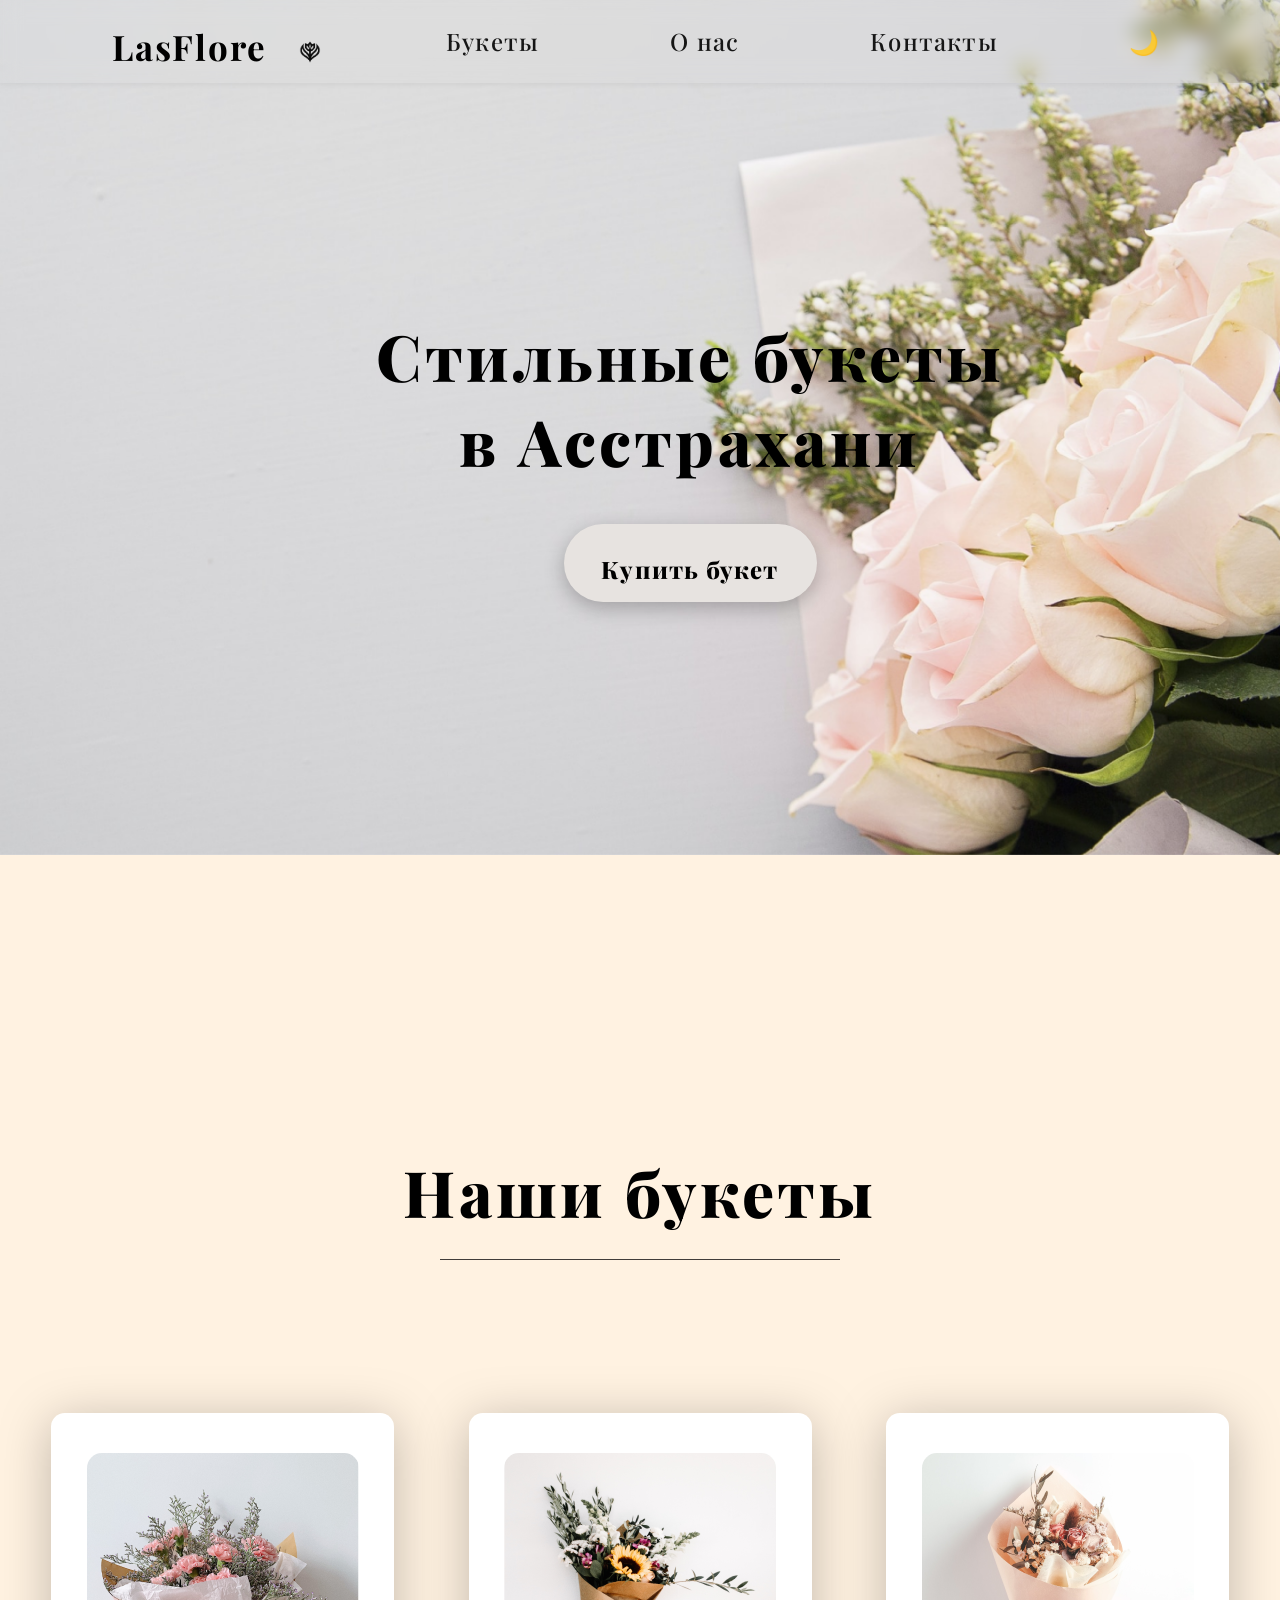
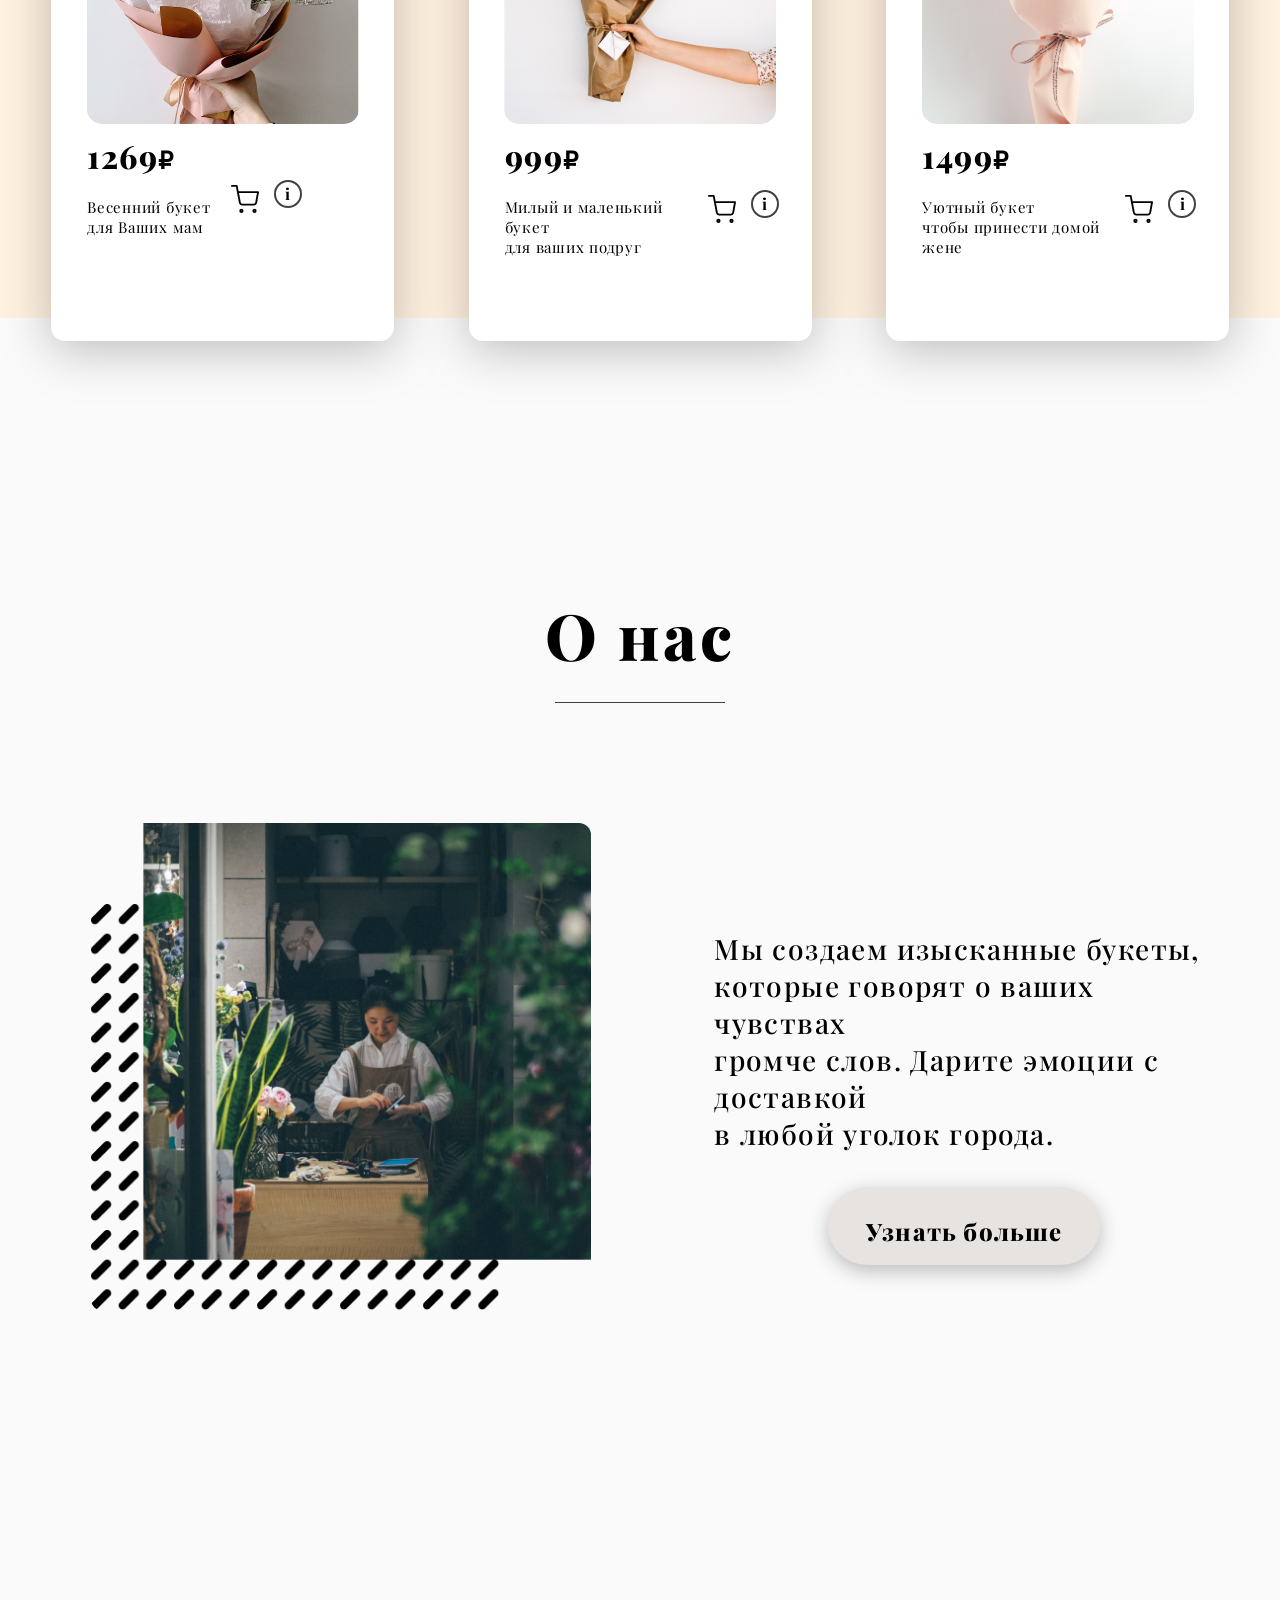
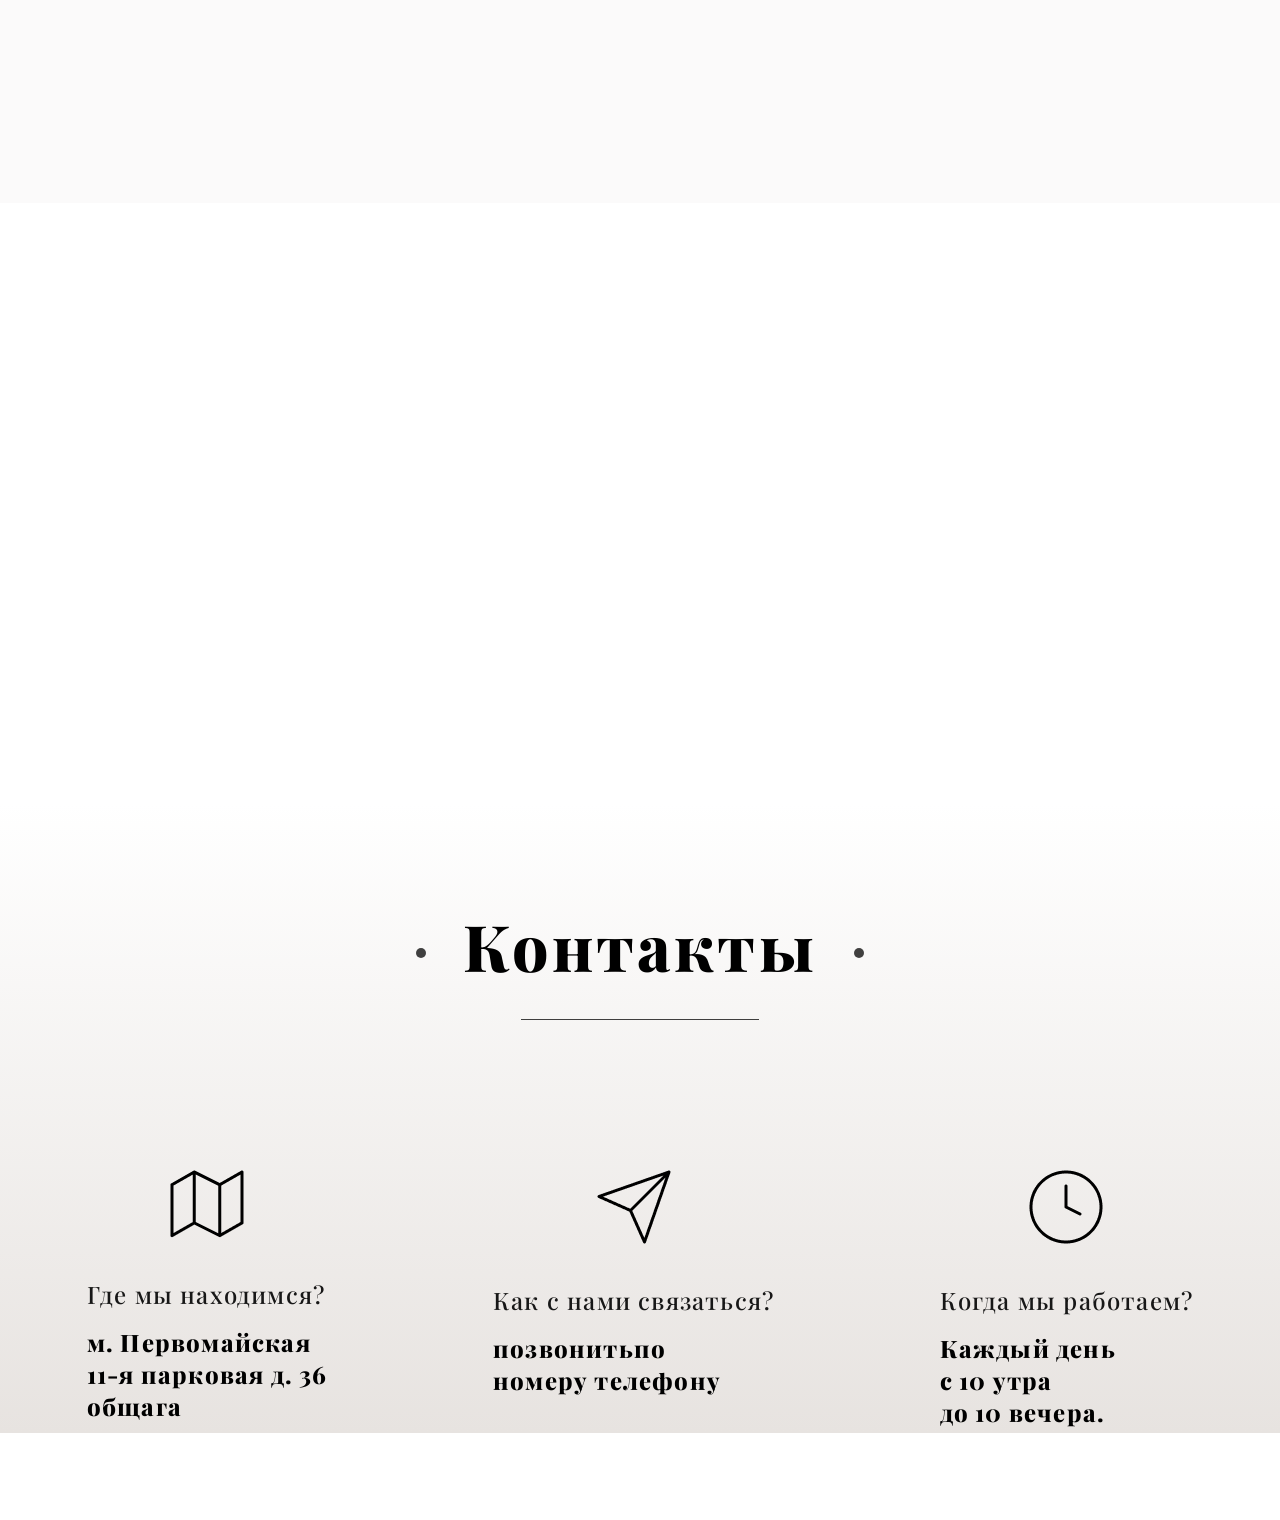
==== commit ca23d832: "era" ====
--- a/index.html
+++ b/index.html
@@ -1,5 +1,5 @@
 <!DOCTYPE html>
-<html lang="en">
+<html lang="ru">
 <head>
     <meta charset="UTF-8">
     <meta http-equiv="X-UA-Compatible" content="IE=edge">
@@ -53,7 +53,8 @@
           <button class="buy-btn">Купить букет</button>
     </div>
 
-    <selection class="bouquets" id="our-anchor">
+    <section class="bouquets" id="our-anchor">
+        <h2 class="visually-hidden">Наши букеты</h2>
         <p class="our-text">Наши букеты</p>
         <div class="our-line mx-auto"></div>
 
@@ -115,9 +116,10 @@
                 </div>
             </div>
         </div>
-    </selection>
+    </section>
 
     <section class="about" id="about-anchor">
+        <h2 class="visually-hidden">О нас</h2>
         <p class="about-main-text">О нас</p>
         <div class="about-line mx-auto"></div>
 
@@ -138,8 +140,9 @@
     </section>
 
     <footer class="contacts" id="contacts-anchor">
+        <h2 class="visually-hidden">Контакты</h2>
         <div class="contacts-main-text">
-            <span><div class="point"></div></span><p>Контакты</p><span><div class="point"></div></span>
+            <span class="point-wrapper"><div class="point"></div></span><p>Контакты</p><span class="point-wrapper"><div class="point"></div></span>
         </div>
         <div class="contacts-line mx-auto"></div>
 
@@ -175,10 +178,6 @@
         </div>
     </footer>
 
-    <script>
-        AOS.init();
-    </script>
-
     <!-- Модальное окно для подробной информации о букете -->
     <div class="modal fade" id="bouquetModal" tabindex="-1" aria-labelledby="bouquetModalLabel" aria-hidden="true">
         <div class="modal-dialog modal-lg modal-dialog-centered">
@@ -190,26 +189,33 @@
                 <div class="modal-body">
                     <div class="row">
                         <div class="col-md-6">
-                            <img id="bouquetModalImage" src="" alt="Букет" class="img-fluid bouquet-modal-image">
+                            <img id="bouquetModalImage" src="img/first-bouqet.png" alt="Букет" class="img-fluid bouquet-modal-image">
                         </div>
                         <div class="col-md-6">
-                            <h3 id="bouquetModalTitle" class="bouquet-title"></h3>
-                            <p id="bouquetModalPrice" class="bouquet-price"></p>
+                            <h3 id="bouquetModalTitle" class="bouquet-title">Весенний букет</h3>
+                            <p id="bouquetModalPrice" class="bouquet-price">1269₽</p>
                             <div class="bouquet-details">
                                 <h5>Состав букета:</h5>
-                                <ul id="bouquetModalComposition" class="bouquet-composition"></ul>
+                                <ul id="bouquetModalComposition" class="bouquet-composition">
+                                    <li>Тюльпаны</li>
+                                    <li>Нарциссы</li>
+                                    <li>Гипсофила</li>
+                                </ul>
                             </div>
                             <div class="bouquet-description">
                                 <h5>Описание:</h5>
-                                <p id="bouquetModalDescription"></p>
+                                <p id="bouquetModalDescription">Свежий весенний букет, который подарит радость и тепло вашим близким.</p>
                             </div>
                             <div class="bouquet-features">
                                 <h5>Особенности:</h5>
-                                <ul id="bouquetModalFeatures" class="bouquet-features-list"></ul>
+                                <ul id="bouquetModalFeatures" class="bouquet-features-list">
+                                    <li>Сезонные цветы</li>
+                                    <li>Яркие цвета</li>
+                                </ul>
                             </div>
                             <div class="bouquet-care">
                                 <h5>Уход за букетом:</h5>
-                                <p id="bouquetModalCare"></p>
+                                <p id="bouquetModalCare">Меняйте воду каждые 2 дня и подрезайте стебли.</p>
                             </div>
                         </div>
                     </div>
@@ -266,6 +272,10 @@
             </div>
         </div>
     </div>
+
+    <script>
+        AOS.init();
+    </script>
+    <script src="core.js"></script>
 </body>
-<script src="core.js"></script>
 </html>
--- a/style.css
+++ b/style.css
@@ -1,5 +1,227 @@
 * {
     box-sizing: border-box;
+}
+/* Базовые стили */
+* {
+  box-sizing: border-box;
+  scroll-behavior: smooth;
+}
+
+body {
+  margin: 0;
+  font-family: 'Playfair Display', serif;
+  background-color: #fff;
+  color: #111;
+  overflow-x: hidden;
+}
+
+/* Навигация */
+.navbar {
+  background-color: #ffffffee;
+  backdrop-filter: blur(10px);
+  box-shadow: 0 2px 5px rgba(0,0,0,0.05);
+}
+.navbar-brand img {
+  height: 28px;
+}
+.nav-link {
+  font-size: 18px;
+  margin-left: 15px;
+  color: #222 !important;
+  transition: 0.3s;
+}
+.nav-link:hover {
+  color: #000 !important;
+}
+.theme-toggle {
+  background: none;
+  border: none;
+}
+
+/* Hero */
+.hero {
+  height: 100vh;
+  background: url('img/main-bg.png') center/cover no-repeat;
+  text-align: center;
+  color: #000;
+}
+.main-text {
+  font-size: 3rem;
+  font-weight: 800;
+}
+.buy-btn {
+  background: #e7e3e0;
+  border: none;
+  border-radius: 100px;
+  padding: 1rem 2rem;
+  font-size: 1.2rem;
+  font-weight: 700;
+  transition: all 0.3s;
+}
+.buy-btn:hover {
+  background: #000;
+  color: #fff;
+}
+
+/* Секция Букеты */
+.bouquets {
+  padding: 120px 20px 80px;
+  background-color: #fff2e1;
+}
+.our-text {
+  font-size: 2.5rem;
+  font-weight: 800;
+}
+.our-line {
+  width: 200px;
+  height: 2px;
+  background: #000;
+  margin: 0.5rem auto 3rem;
+}
+.bouqets {
+  display: flex;
+  flex-wrap: wrap;
+  justify-content: center;
+  gap: 2rem;
+}
+.bouqet-card {
+  background: #fff;
+  border-radius: 15px;
+  box-shadow: 0 8px 25px rgba(0,0,0,0.15);
+  width: 340px;
+  overflow: hidden;
+  transition: 0.3s;
+}
+.bouqet-card:hover {
+  transform: translateY(-5px);
+}
+.bouqet-card img {
+  width: 100%;
+  height: auto;
+  object-fit: cover;
+}
+.bouqet-info {
+  padding: 20px;
+  text-align: left;
+}
+.bouqet-price {
+  font-size: 1.5rem;
+  font-weight: 800;
+}
+.bouqet-desc {
+  font-size: 1rem;
+  color: #444;
+  margin-bottom: 10px;
+}
+.bouquet-actions {
+  display: flex;
+  align-items: center;
+  gap: 15px;
+}
+.cart {
+  width: 28px;
+  cursor: pointer;
+  transition: 0.3s;
+}
+.cart:hover {
+  transform: scale(1.2);
+}
+.info-btn {
+  width: 30px;
+  height: 30px;
+  border-radius: 50%;
+  border: 2px solid #000;
+  background: transparent;
+  cursor: pointer;
+  font-weight: 700;
+}
+.info-btn:hover {
+  background: #000;
+  color: #fff;
+}
+
+/* О нас */
+.about {
+  padding: 100px 20px;
+  background: #fbfafa;
+}
+.about-main {
+  display: flex;
+  flex-wrap: wrap;
+  justify-content: center;
+  align-items: center;
+  gap: 2rem;
+}
+.about-img {
+  max-width: 500px;
+  width: 100%;
+  height: auto;
+  border-radius: 12px;
+}
+.about-info {
+  max-width: 500px;
+  text-align: center;
+}
+.more-btn {
+  background: #e7e3e0;
+  border: none;
+  border-radius: 100px;
+  padding: 1rem 2rem;
+  font-weight: 700;
+  transition: 0.3s;
+}
+.more-btn:hover {
+  background: #000;
+  color: #fff;
+}
+
+/* Контакты */
+.contacts {
+  background: linear-gradient(180deg, #e7e3e0 0%, #fff 100%);
+  padding: 100px 20px;
+}
+.contacts-main {
+  display: flex;
+  flex-wrap: wrap;
+  justify-content: center;
+  gap: 2rem;
+  margin-top: 2rem;
+}
+.contact {
+  max-width: 300px;
+}
+.contact img {
+  width: 80px;
+  height: auto;
+  margin-bottom: 15px;
+}
+.contact p {
+  font-size: 1.1rem;
+}
+
+/* Модалки */
+.bouquet-modal-image {
+  width: 100%;
+  height: auto;
+  object-fit: cover;
+}
+
+/* --- Адаптивность --- */
+@media (max-width: 992px) {
+  .main-text { font-size: 2.5rem; }
+  .bouqet-card { width: 80%; }
+  .about-main { flex-direction: column; }
+}
+@media (max-width: 768px) {
+  .navbar-brand { font-size: 22px; }
+  .main-text { font-size: 2rem; }
+  .buy-btn { font-size: 1rem; }
+  .bouqet-card { width: 95%; }
+}
+@media (max-width: 480px) {
+  .main-text { font-size: 1.7rem; }
+  .bouquets, .about, .contacts { padding: 80px 15px; }
+  .bouqet-card { width: 100%; }
 }
 
 :root {
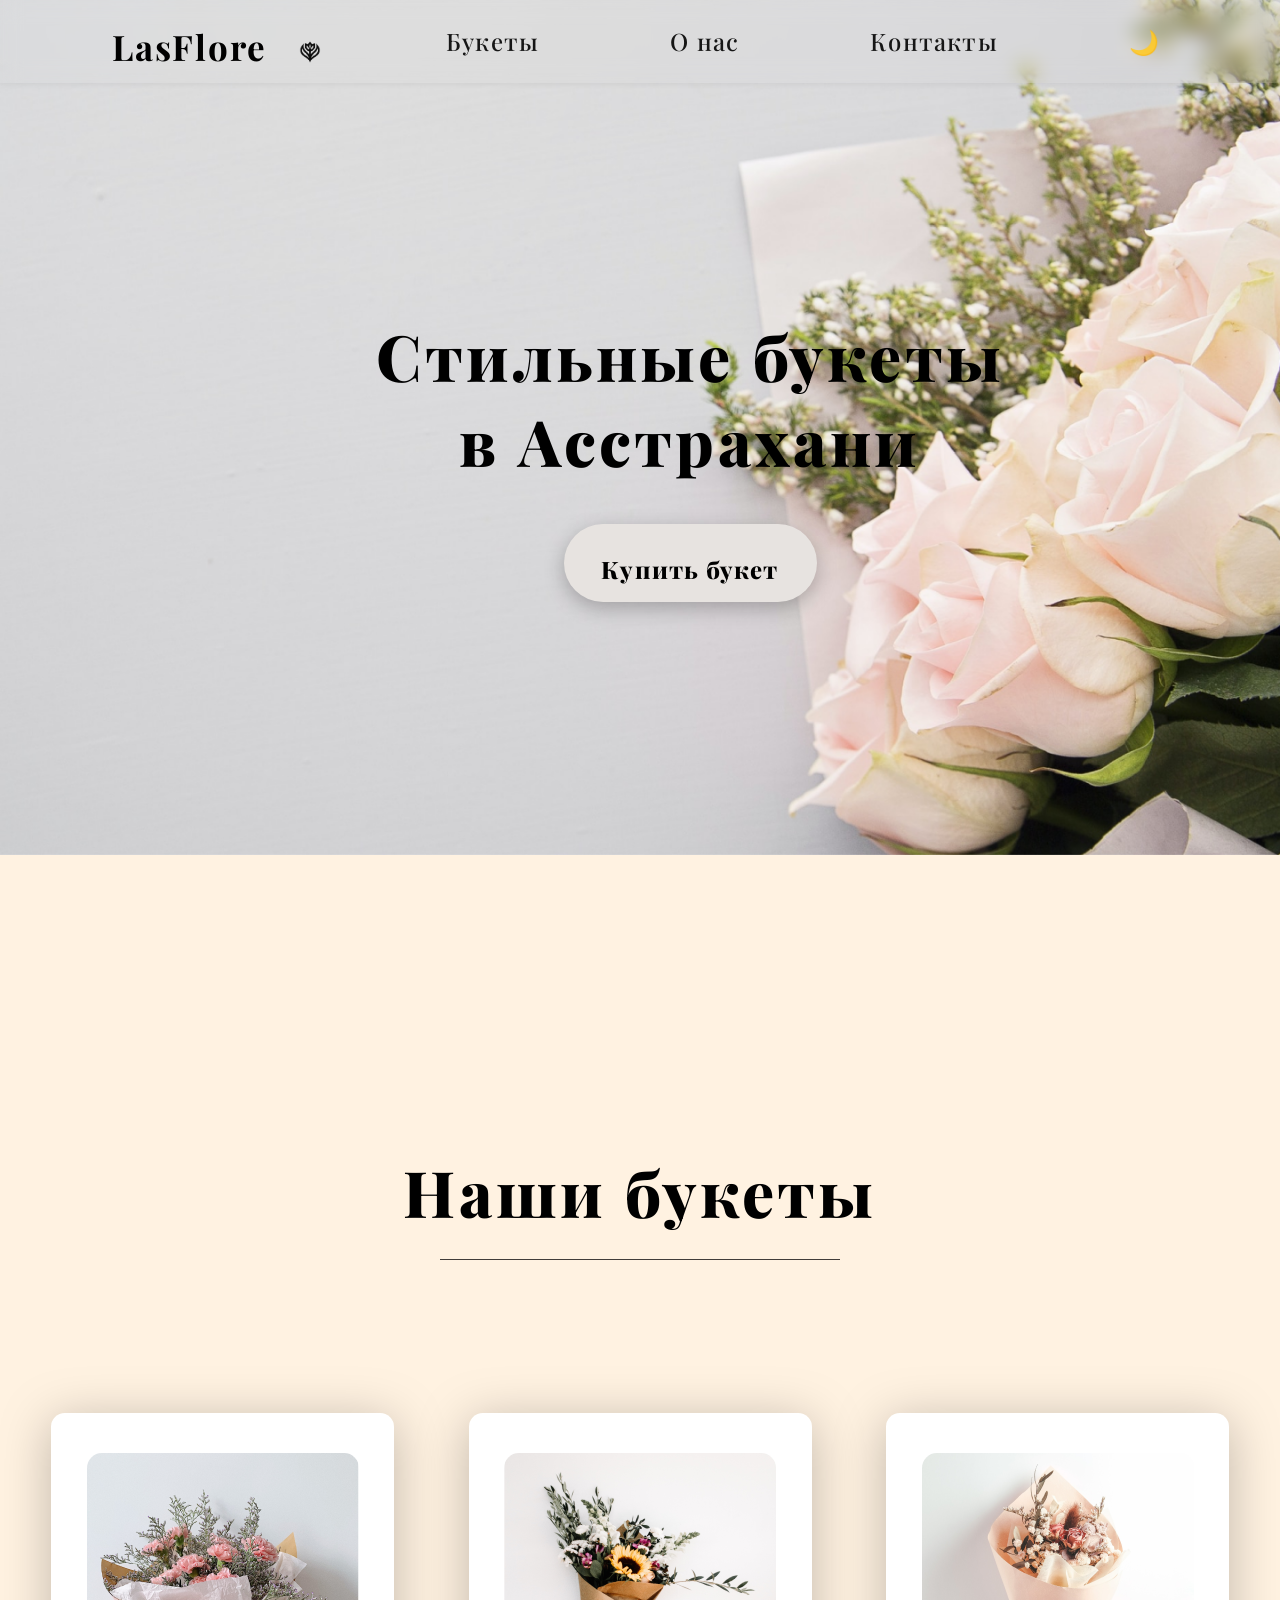
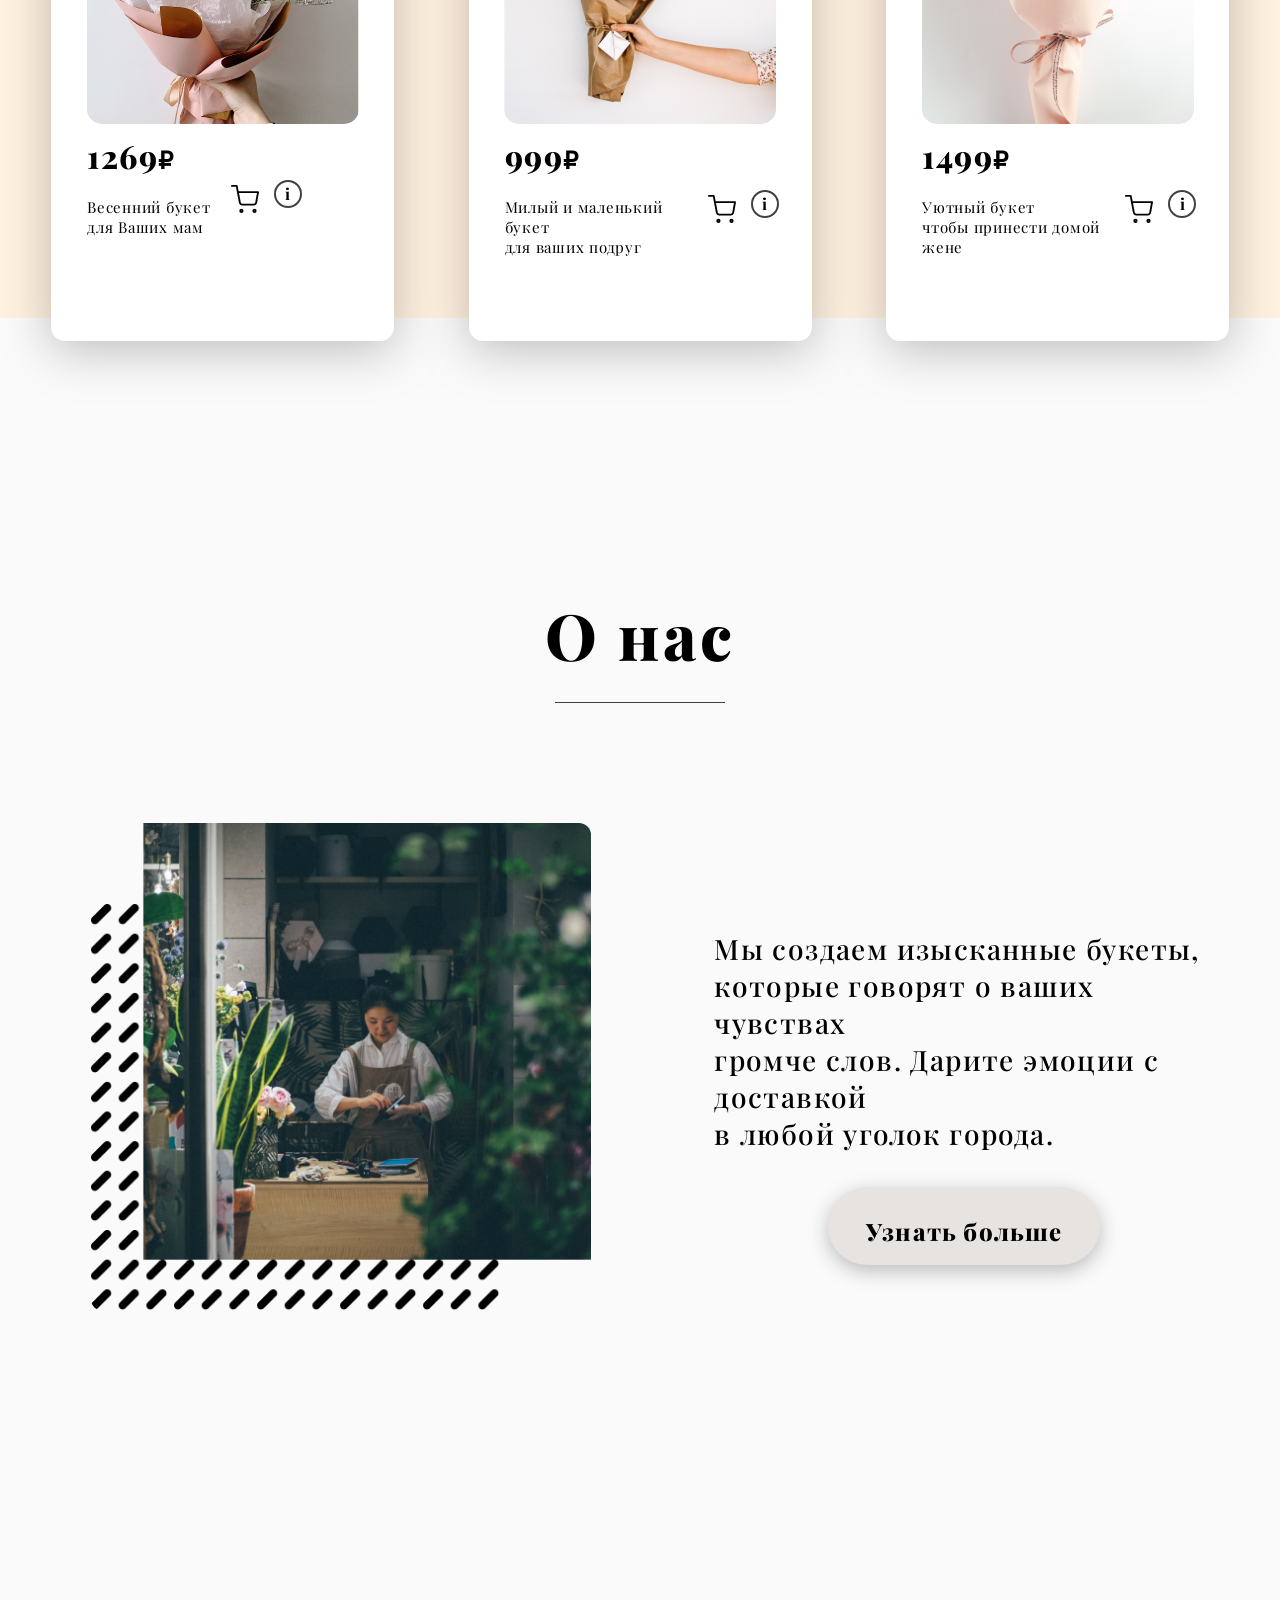
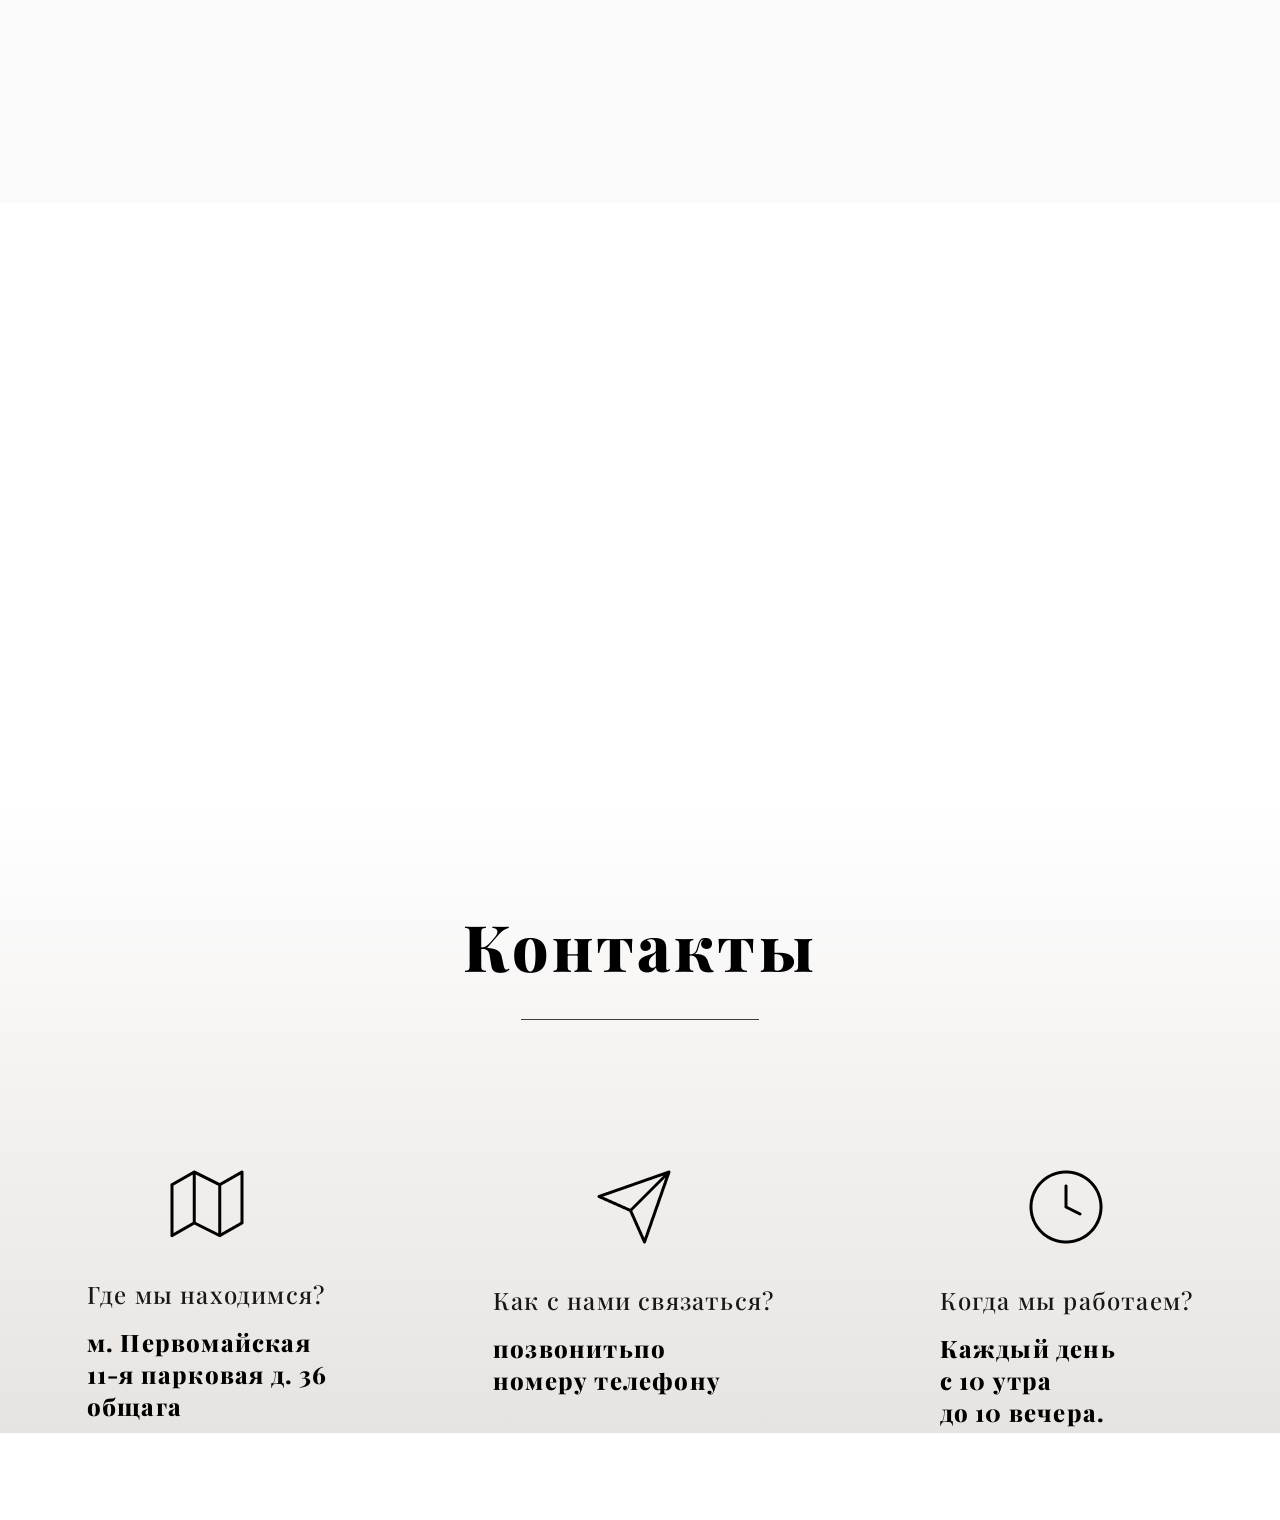
==== commit 81544d84: "e" ====
--- a/index.html
+++ b/index.html
@@ -142,7 +142,9 @@
     <footer class="contacts" id="contacts-anchor">
         <h2 class="visually-hidden">Контакты</h2>
         <div class="contacts-main-text">
-            <span class="point-wrapper"><div class="point"></div></span><p>Контакты</p><span class="point-wrapper"><div class="point"></div></span>
+            <div class="point-wrapper"><span class="point"></span></div>
+            <p>Контакты</p>
+            <div class="point-wrapper"><span class="point"></span></div>
         </div>
         <div class="contacts-line mx-auto"></div>
 
